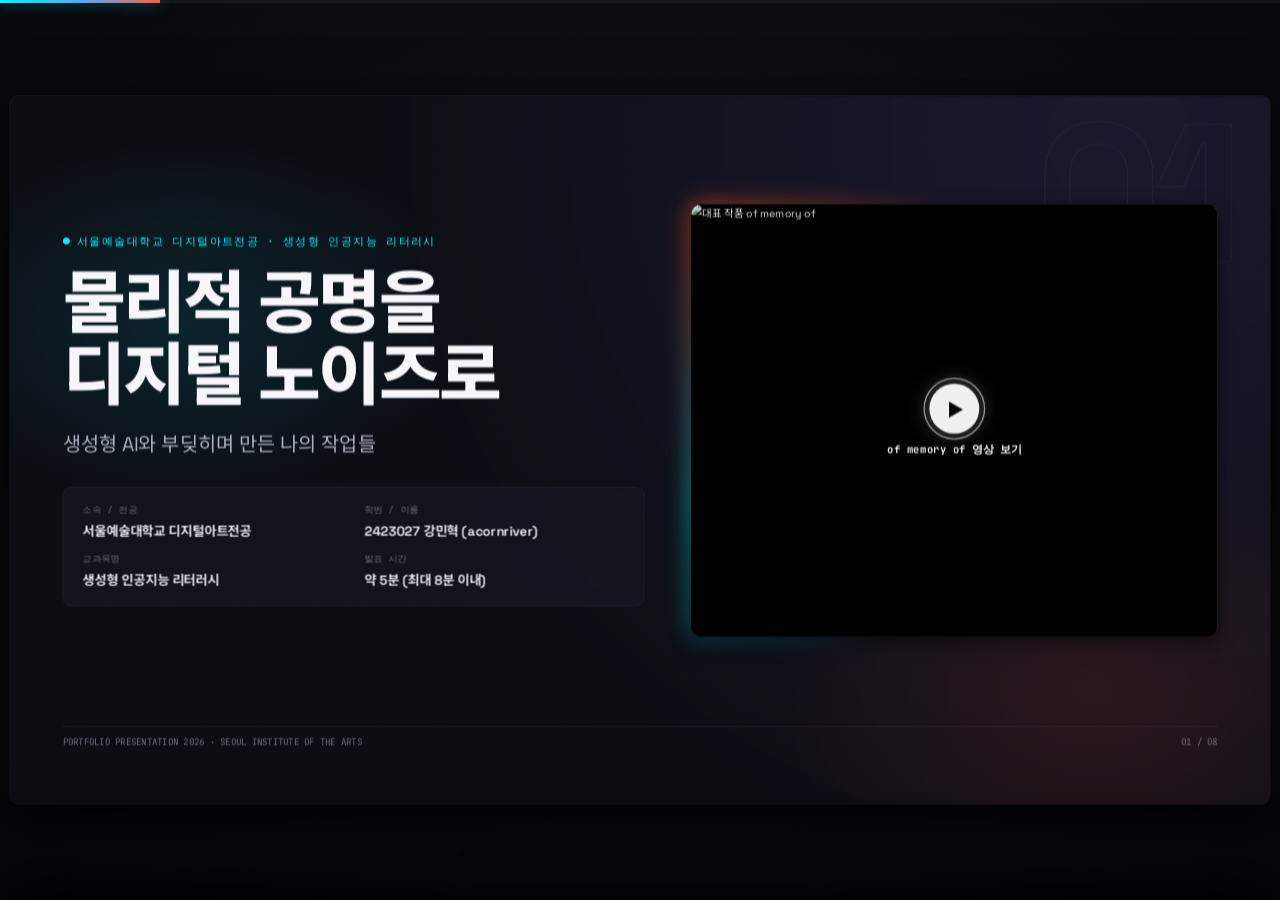
==== index.html @ 9009068c "feat: add web slides code and license" ====
<!DOCTYPE html>
<html lang="ko">
<head>
  <meta charset="UTF-8">
  <meta name="viewport" content="width=device-width, initial-scale=1.0">
  <meta name="description" content="서울예술대학교 디지털아트전공 강민혁(acornriver)의 생성형 AI 리터러시 발표 — 물리적 신호를 디지털 노이즈로 바꾸는 미디어아트 작업과 AI 협업 과정.">
  <title>물리적 공명을 디지털 노이즈로 — 강민혁(acornriver) 미디어아트 발표</title>
  <link rel="stylesheet" href="style.css">
</head>
<body>

<!-- Ambient Digital Noise & Resonance Waveform Canvas -->
<canvas id="resonanceCanvas"></canvas>

<!-- Top progress rail -->
<div class="progress-rail no-print"><div class="progress-fill" id="progressFill"></div></div>

<main class="presentation-viewport">
  <div class="slides-container" id="slidesContainer">

    <!-- ==================== SLIDE 1: 표지 ==================== -->
    <section class="slide active" id="slide-1" data-num="01"
      data-title="표지"
      data-duration="약 30초"
      data-note="안녕하세요, 서울예술대학교 디지털아트전공 2423027 강민혁입니다.
저는 화면 안의 매끈한 픽셀보다, 무용수 팔의 근육 떨림이나 차가운 철판의 진동 같은 현실의 거친 신호를 디지털 노이즈로 바꾸는 작업을 하고 있습니다.

'생성형 AI로 작업했다'고 하면 AI가 그럴듯한 결과물을 뚝딱 만들어줬다고 생각하기 쉬운데, 제 작업실에서 AI는 같이 부딪히고 틀리면서 시스템을 완성해간 파트너에 가까웠습니다. 오늘은 그 과정과 시행착오를 영상과 함께 보여드리겠습니다.

(커버 영상 버튼을 누르면 of memory of 공연 영상이 바로 재생됩니다.)">

      <div class="cover-layout">
        <div class="cover-left">
          <div class="cover-badge">
            <span>●</span> 서울예술대학교 디지털아트전공 · 생성형 인공지능 리터러시
          </div>

          <div class="cover-title-group">
            <h1>물리적 공명을<br>디지털 노이즈로</h1>
            <p class="subtitle">생성형 AI와 부딪히며 만든 나의 작업들</p>
          </div>

          <div class="cover-meta-grid">
            <div class="meta-item">
              <div class="meta-item-label">소속 / 전공</div>
              <div class="meta-item-value">서울예술대학교 디지털아트전공</div>
            </div>
            <div class="meta-item">
              <div class="meta-item-label">학번 / 이름</div>
              <div class="meta-item-value">2423027 강민혁 (acornriver)</div>
            </div>
            <div class="meta-item">
              <div class="meta-item-label">교과목명</div>
              <div class="meta-item-value">생성형 인공지능 리터러시</div>
            </div>
            <div class="meta-item">
              <div class="meta-item-label">발표 시간</div>
              <div class="meta-item-value">약 5분 (최대 8분 이내)</div>
            </div>
          </div>
        </div>

        <div class="cover-right">
          <div class="media-container">
            <img src="assets/ofmemoryof_1.png" alt="대표 작품 of memory of">
            <div class="media-play-overlay" onclick="openCinemaModal('iBMpqVptw4k', 'of memory of (2025) — 손 그림자 공간음향 피드백 노이즈')">
              <div class="play-circle-btn">▶</div>
              <div class="play-label">of memory of 영상 보기</div>
            </div>
          </div>
        </div>
      </div>

      <div class="slide-footer">
        <span>PORTFOLIO PRESENTATION 2026 · SEOUL INSTITUTE OF THE ARTS</span>
        <span>01 / 08</span>
      </div>
    </section>

    <!-- ==================== SLIDE 2: 관점과 제작 방식 ==================== -->
    <section class="slide" id="slide-2" data-num="02"
      data-title="만들고 싶은 감각에서 출발해, 코드로 번역한다"
      data-duration="약 45초"
      data-note="저는 기술이나 AI 툴을 먼저 정해놓고 작업을 끼워 맞추지 않습니다.
'그림자가 멀어질수록 소리가 찢어지면 어떨까?', '도시에 바코드를 붙이고 사람들 반응을 웹으로 받아보면 어떨까?' 같은 감각적인 호기심에서 시작합니다.

구현할 때는 안티그래비티를 메인 파트너로 썼습니다. 대화로 아이디어를 던지고 코드를 받고, 오류가 나면 같이 잡는 방식이에요. 작업 난이도에 따라 에이전트 강도를 조절하면서 토큰도 아꼈습니다.

다만 화면에서 잘 돌던 코드가 실제 장비와 전시 공간에서도 잘 도는지 확인하고 고치는 건 제 몫이었습니다.">

      <div class="slide-top-bar">
        <div class="slide-category-group">
          <span class="category-tag">WORK ETHIC & WORKFLOW</span>
          <span class="slide-category-title">01 · 작업의 출발점과 태도</span>
        </div>
        <span class="slide-number-badge">02 / 08</span>
      </div>

      <div class="slide-headline">
        <h2>감각에서 출발해, 코드로 번역한다</h2>
        <p class="sub-lead">기술 스펙이 아니라, 공간과 신체가 만드는 경험이 먼저입니다</p>
      </div>

      <div class="slide-body">
        <div class="col-half">
          <div class="art-card accent-cyan">
            <div class="card-header-row">
              <h3 class="card-title">작업의 재료 <span class="card-badge cyan">Physical → Digital</span></h3>
            </div>
            <ul class="narrative-list large">
              <li><strong>그림자</strong> 손 그림자의 움직임을 공간음향 노이즈로</li>
              <li><strong>빛</strong> 조명의 깜빡임을 모스부호로 해석</li>
              <li><strong>도시의 캡션</strong> 거리의 바코드와 웹 댓글</li>
              <li><strong>언어</strong> 입력한 문장을 감열지로 출력</li>
              <li><strong>근육</strong> 수축할 때 나는 진동 소리(MMG) 수음</li>
            </ul>
            <div class="signal-pipeline">
              <div class="signal-pipeline-title">공통의 태도</div>
              <div class="signal-pipeline-text">하나의 공식으로 찍어내지 않고, 작품마다 현장이 요구하는 물성에 맞춰 시스템을 새로 짠다.</div>
            </div>
          </div>
        </div>

        <div class="col-half">
          <div class="art-card accent-orange">
            <div class="card-header-row">
              <h3 class="card-title">AI와 일하는 방식 <span class="card-badge orange">Antigravity</span></h3>
            </div>
            <ul class="narrative-list large">
              <li><strong>대화로 코딩</strong> 아이디어를 던지고, 코드를 받고, 오류를 같이 잡는다</li>
              <li><strong>강도 조절</strong> 작업 난이도에 맞춰 에이전트 강도를 바꿔 토큰을 아낀다</li>
              <li><strong>현장 확인</strong> 화면에서 돌던 코드가 실제 장비와 전시장에서도 도는지는 내가 확인하고 고친다</li>
            </ul>
            <div class="signal-pipeline">
              <div class="signal-pipeline-title">제작 파이프라인</div>
              <div class="signal-pipeline-flow">
                <span class="pipe-node">감각적 구상</span>
                <span class="pipe-arrow">→</span>
                <span class="pipe-node highlight">AI와 코드 구현</span>
                <span class="pipe-arrow">→</span>
                <span class="pipe-node">장비 연결</span>
                <span class="pipe-arrow">→</span>
                <span class="pipe-node highlight">현장 확인 · 튜닝</span>
              </div>
            </div>
          </div>
        </div>
      </div>

      <div class="slide-footer">
        <span>01. PERSPECTIVE & WORKFLOW</span>
        <span>02 / 08</span>
      </div>
    </section>

    <!-- ==================== SLIDE 3: 그림자와 빛 ==================== -->
    <section class="slide" id="slide-3" data-num="03"
      data-title="그림자와 빛 — 움직임과 깜빡임"
      data-duration="약 50초"
      data-note="첫 번째는 눈에 보이는 변화를 소리와 기호로 바꾼 두 작업입니다.

왼쪽 'of memory of'는 무용수 손의 그림자를 카메라로 따라가고, 중심에서 멀어질수록 공간음향 노이즈가 거칠어지는 작업입니다. [영상 버튼을 눌러 소리를 같이 들려주세요]

오른쪽 '빛의 언어'는 생성형 AI로 깜빡이는 조명 영상을 만들고, 웹에서 p5.js 사운드 라이브러리로 그 깜빡임을 모스부호처럼 읽어내는 작업입니다. 결과는 텍스트와 사운드로 나옵니다.
[시뮬레이터 탭] 이건 원리를 보여드리려고 만든 체험용입니다. 글자를 넣으면 모스부호로 불이 깜빡이고 소리가 납니다.">

      <div class="slide-top-bar">
        <div class="slide-category-group">
          <span class="category-tag">CASE STUDY 01</span>
          <span class="slide-category-title">02 · 작품 사례 1 : 그림자와 빛</span>
        </div>
        <span class="slide-number-badge">03 / 08</span>
      </div>

      <div class="slide-headline">
        <h2>그림자가 찢는 사운드, 조명이 치는 모스부호</h2>
        <p class="sub-lead">눈에 보이는 왜곡과 깜빡임을 감지해서 소리와 신호로 바꾸는 작업</p>
      </div>

      <div class="slide-body">
        <!-- of memory of -->
        <div class="col-half">
          <div class="art-card accent-cyan">
            <div class="card-header-row">
              <h3 class="card-title">of memory of <span class="card-badge cyan">2025 · 퍼포먼스</span></h3>
              <span class="card-author">acornriver, 김승민, 우성현</span>
            </div>

            <div class="media-container">
              <img src="assets/ofmemoryof_1.png" alt="of memory of 시연">
              <div class="media-play-overlay" onclick="openCinemaModal('iBMpqVptw4k', 'of memory of (2025) — 손 그림자 공간음향 피드백 노이즈')">
                <div class="play-circle-btn">▶</div>
                <div class="play-label">공연 영상 보기 (사운드 포함)</div>
              </div>
            </div>

            <ul class="narrative-list">
              <li><strong>내가 만든 부분</strong> Python 실루엣 트래킹, OSC로 공간음향 위치 데이터 전송</li>
              <li><strong>감각</strong> 손이 중심에서 멀어질수록 화면 왜곡과 피드백 노이즈가 커진다</li>
            </ul>

            <div class="signal-pipeline">
              <div class="signal-pipeline-title">신호 흐름</div>
              <div class="signal-pipeline-flow">
                <span class="pipe-node">손 그림자 왜곡</span>
                <span class="pipe-arrow">→</span>
                <span class="pipe-node highlight">Python 실루엣 감지</span>
                <span class="pipe-arrow">→</span>
                <span class="pipe-node">OSC → 공간음향</span>
              </div>
            </div>
          </div>
        </div>

        <!-- 빛의 언어 -->
        <div class="col-half">
          <div class="art-card accent-orange">
            <div class="card-header-row">
              <h3 class="card-title">빛의 언어 <span class="card-badge orange">2025 · 웹 인터랙티브</span></h3>
              <span class="card-author">acornriver (단독)</span>
            </div>

            <div class="card-tabs">
              <button class="card-tab-btn active" data-target="viewLightVideo">🎬 작품 영상</button>
              <button class="card-tab-btn" data-target="viewLightDemo">⚡ 모스부호 체험</button>
            </div>

            <div class="tab-view-content" id="viewLightVideo" style="display: flex;">
              <div class="media-container">
                <img src="assets/light_1.png" alt="빛의 언어 캡처">
                <div class="media-play-overlay" onclick="openCinemaModal('oltIvDI5zJE', '빛의 언어 (2025) — 조명 깜빡임 모스부호 해석')">
                  <div class="play-circle-btn">▶</div>
                  <div class="play-label">빛의 언어 영상 보기</div>
                </div>
              </div>
              <ul class="narrative-list">
                <li><strong>AI 활용</strong> 생성형 AI로 불규칙하게 깜빡이는 조명 영상 제작</li>
                <li><strong>구현</strong> p5.js 사운드 라이브러리로 깜빡임을 모스부호로 읽어 텍스트·사운드로 출력</li>
              </ul>
            </div>

            <div class="tab-view-content" id="viewLightDemo" style="display: none;">
              <div class="widget-box morse-widget">
                <div class="morse-light-bulb" id="morseLightBulb">💡</div>
                <div class="morse-display" id="morseDisplay">READY TO BLINK</div>
                <div class="input-row">
                  <input type="text" class="morse-input" id="morseInput" value="AI" placeholder="영문 입력 (예: AI, NOISE)">
                  <button class="morse-btn" id="morsePlayBtn">깜빡이기 ▶</button>
                </div>
                <div class="fine-print">체험용 시뮬레이션 · 입력한 글자를 모스부호로 바꿔 불빛과 소리로 재생합니다. 실제 작품의 영상 분석이 아닙니다.</div>
              </div>
            </div>

            <div class="signal-pipeline">
              <div class="signal-pipeline-title">신호 흐름</div>
              <div class="signal-pipeline-flow">
                <span class="pipe-node">깜빡이는 조명 영상</span>
                <span class="pipe-arrow">→</span>
                <span class="pipe-node highlight">p5.js 모스부호 해석</span>
                <span class="pipe-arrow">→</span>
                <span class="pipe-node">텍스트 / 사운드</span>
              </div>
            </div>
          </div>
        </div>
      </div>

      <div class="slide-footer">
        <span>02. CASE STUDY: SHADOW & LIGHT</span>
        <span>03 / 08</span>
      </div>
    </section>

    <!-- ==================== SLIDE 4: 도시의 캡션, 출력되는 말 ==================== -->
    <section class="slide" id="slide-4" data-num="04"
      data-title="도시의 캡션, 출력되는 말"
      data-duration="약 50초"
      data-note="다음은 화면 안에 있던 텍스트를 현실 공간으로 꺼낸 작업들입니다.

'다민프로젝트 01'은 도시에 캡션을 붙이는 전시였고, 저는 캡션 위치를 기록하고 사람들 댓글을 받는 웹 시스템을 만들었습니다. 부착물마다 바코드가 붙어 있어서 현장에서 찍으면 웹으로 연결됩니다.

'감열–소각'은 언어의 화장터 같은 작업입니다. 텍스트와 숨결 같은 소리를 인식해서 감열지 프린터로 출력합니다. [오른쪽 탭에서 실제 인쇄물 사진과 출력 체험을 보여주세요] 사진은 감열지 인쇄 디테일과 전시할 때 프레임에 걸어둔 모습입니다.">

      <div class="slide-top-bar">
        <div class="slide-category-group">
          <span class="category-tag">CASE STUDY 02</span>
          <span class="slide-category-title">03 · 작품 사례 2 : 공간과 언어</span>
        </div>
        <span class="slide-number-badge">04 / 08</span>
      </div>

      <div class="slide-headline">
        <h2>도시의 캡션, 출력되는 말</h2>
        <p class="sub-lead">화면 안에 있던 텍스트를 거리와 종이 위로 꺼내는 작업</p>
      </div>

      <div class="slide-body">
        <!-- 다민프로젝트 01 -->
        <div class="col-half">
          <div class="art-card accent-cyan">
            <div class="card-header-row">
              <h3 class="card-title">다민프로젝트 01 <span class="card-badge cyan">2025 · 웹 & 도시</span></h3>
              <span class="card-author">acornriver, daon</span>
            </div>

            <div class="media-container">
              <img src="assets/damin_thumb.png" alt="다민프로젝트 01 현장 캡션">
            </div>

            <ul class="narrative-list">
              <li><strong>도시 개입</strong> 거리 곳곳의 사물과 장소에 캡션을 붙인다</li>
              <li><strong>웹 시스템</strong> 캡션 위치를 기록하고 댓글을 받는다</li>
              <li><strong>바코드</strong> 부착물마다 붙은 바코드로 웹에 접속한다</li>
            </ul>

            <div class="signal-pipeline">
              <div class="signal-pipeline-title">구조</div>
              <div class="signal-pipeline-flow">
                <span class="pipe-node">거리 사물에 부착</span>
                <span class="pipe-arrow">→</span>
                <span class="pipe-node highlight">바코드 스캔</span>
                <span class="pipe-arrow">→</span>
                <span class="pipe-node">웹 아카이브 · 댓글</span>
              </div>
            </div>
          </div>
        </div>

        <!-- 감열-소각 -->
        <div class="col-half">
          <div class="art-card accent-orange">
            <div class="card-header-row">
              <h3 class="card-title">감열–소각 <span class="card-badge orange">2025 · 피지컬 설치</span></h3>
              <span class="card-author">acornriver (단독)</span>
            </div>

            <div class="card-tabs">
              <button class="card-tab-btn active" data-target="viewThermalVideo">🎬 설치 영상</button>
              <button class="card-tab-btn" data-target="viewThermalPhotos">🖼️ 인쇄물 사진</button>
              <button class="card-tab-btn" data-target="viewThermalDemo">🖨️ 출력 체험</button>
            </div>

            <div class="tab-view-content" id="viewThermalVideo" style="display: flex;">
              <div class="media-container">
                <img src="assets/thermal_1.png" alt="감열-소각 현장">
                <div class="media-play-overlay" onclick="openCinemaModal('C9EAxM-9FCM', '감열 - 소각 (2025) — 언어의 화장터')">
                  <div class="play-circle-btn">▶</div>
                  <div class="play-label">감열–소각 영상 보기</div>
                </div>
              </div>
              <ul class="narrative-list">
                <li><strong>언어의 화장터</strong> 입력한 문장이 화면에서 흩어진 뒤 감열지로 출력된다</li>
                <li><strong>구현</strong> 텍스트·소리(숨결) 인식 + 감열지 프린터 출력</li>
              </ul>
            </div>

            <div class="tab-view-content" id="viewThermalPhotos" style="display: none;">
              <div class="photo-pair">
                <div class="media-container">
                  <img src="assets/thermal_detail_close.jpg" alt="감열지 인쇄 디테일">
                  <div class="media-caption">감열지 인쇄 디테일</div>
                </div>
                <div class="media-container">
                  <img src="assets/thermal_framed_grid.jpg" alt="전시 프레임">
                  <div class="media-caption">전시 프레임</div>
                </div>
              </div>
              <div class="body-text">감열지에 출력된 문장들을 프레임에 걸어 전시한 모습.</div>
            </div>

            <div class="tab-view-content" id="viewThermalDemo" style="display: none;">
              <div class="widget-box">
                <div class="thermal-receipt-slot" id="thermalPaperSlot">
                  <div class="slot-placeholder">문장을 입력하고 출력을 누르면<br>영수증이 나옵니다</div>
                </div>
                <div class="input-row">
                  <input type="text" class="morse-input" id="thermalTextInput" value="어둠 속에서 부유하던 기억을 보냅니다." placeholder="떠나보낼 문장을 입력하세요">
                  <button class="morse-btn" id="thermalPrintBtn">출력</button>
                </div>
                <div class="fine-print">체험용 시뮬레이션 · 실제 작품의 출력 시스템이 아닙니다.</div>
              </div>
            </div>

            <div class="signal-pipeline">
              <div class="signal-pipeline-title">신호 흐름</div>
              <div class="signal-pipeline-flow">
                <span class="pipe-node">문장 · 숨결 입력</span>
                <span class="pipe-arrow">→</span>
                <span class="pipe-node highlight">인식 · 처리</span>
                <span class="pipe-arrow">→</span>
                <span class="pipe-node">감열지 출력</span>
              </div>
            </div>
          </div>
        </div>
      </div>

      <div class="slide-footer">
        <span>03. CASE STUDY: SPACE & PRINTED WORD</span>
        <span>04 / 08</span>
      </div>
    </section>

    <!-- ==================== SLIDE 5: 사일런스 ==================== -->
    <section class="slide" id="slide-5" data-num="05"
      data-title="사일런스 — 몸의 진동을 신호로"
      data-duration="약 60초"
      data-note="제가 기술감독으로 참여한 협업 프로젝트 '사일런스'입니다. 2년간 2천만 원 규모의 지원사업으로 진행됐고, 올해 종로 아트코리아랩에서 공연을 마쳤습니다.

핵심은 피부에 전극을 붙이는 센서(EMG)가 아니라, DJI Mic 2를 무용수 팔에 밀착시켜서 근육이 수축할 때 나는 진동 소리(MMG)를 마이크로 직접 듣는다는 점입니다.

시스템은 두 갈래입니다. 하나는 마이크로 들어온 저주파를 감지해서 OSC 트리거를 보내는 것, 다른 하나는 마이크 입력을 내부망 무선으로 사운드 협업자에게 스트리밍하는 것입니다. 왼쪽 이미지에 있는 값이 현장에서 쓴 실제 필터 설정(Highpass 40Hz, Bandpass 80–800Hz, Noise gate −54dB)입니다.

[오른쪽 근육 수축 버튼] 이건 원리를 보여드리려는 체험용 시뮬레이션이고, 실제 센서 데이터는 아닙니다.
(왼쪽 가편 영상 버튼은 구글 드라이브가 새 탭으로 열립니다.)">

      <div class="slide-top-bar">
        <div class="slide-category-group">
          <span class="category-tag">FLAGSHIP PROJECT</span>
          <span class="slide-category-title">04 · 핵심 협업 프로젝트 : 사일런스</span>
        </div>
        <span class="slide-number-badge">05 / 08</span>
      </div>

      <div class="slide-headline">
        <h2>사일런스 — 마이크로 듣는 근육의 울림</h2>
        <p class="sub-lead">전극 대신 마이크로 수음하는 MMG, 그리고 OSC·무선 오디오 전송 시스템</p>
      </div>

      <div class="slide-body">
        <!-- 현장 아카이브 -->
        <div class="col-35">
          <div class="art-card accent-cyan">
            <div class="card-header-row">
              <h3 class="card-title">현장 아카이브 <span class="card-badge cyan">Art Korea Lab</span></h3>
            </div>

            <div class="media-container contain">
              <img src="assets/silence_akl_setting.png" alt="사일런스 현장 필터 세팅 화면">
              <div class="media-play-overlay" onclick="window.open('https://drive.google.com/drive/folders/1wh9bBoPONRI6IY7k8LCvusBUwqHcsA52', '_blank')">
                <div class="play-circle-btn">▶</div>
                <div class="play-label">공연 가편 영상 (Google Drive ↗)</div>
              </div>
            </div>

            <div class="fine-print">현장 세팅 · Highpass 40Hz / Bandpass 80–800Hz / Noise gate −54dB</div>

            <a class="link-btn" href="https://drive.google.com/drive/folders/1wh9bBoPONRI6IY7k8LCvusBUwqHcsA52" target="_blank" rel="noopener">
              <span>🎬</span> 공연 가편 영상 열기 ↗
            </a>

            <div class="body-text">
              <strong>크레딧</strong><br>
              기술감독 · SW 강민혁 / 총괄 기획 정채민<br>
              사운드 김승민 / 무용 윤채영, 우성현
            </div>
            <div class="fine-print">2년간 2,000만 원 지원사업 · 2026 종로 아트코리아랩 공연 완료</div>
          </div>
        </div>

        <!-- 시스템 구조 & 체험 -->
        <div class="col-65">
          <div class="art-card accent-orange">
            <div class="card-header-row">
              <h3 class="card-title">두 갈래 전송 시스템 <span class="card-badge orange">MMG · OSC</span></h3>
              <div class="osc-packet-badge" id="oscPacketDisplay">[OSC] standby</div>
            </div>

            <div class="widget-box mmg-widget">
              <div class="oscilloscope-screen">
                <canvas class="osc-canvas" id="mmgOscCanvas"></canvas>
              </div>
              <div class="mmg-controls">
                <button class="flex-muscle-btn" id="flexMuscleBtn"><span>💪</span> 근육 수축 체험</button>
                <div class="mmg-spec">체험용 시뮬레이션 · 실제 센서 데이터 아님</div>
              </div>
            </div>

            <div class="split-row">
              <div class="signal-pipeline">
                <div class="signal-pipeline-title">흐름 1 · 제어 신호</div>
                <div class="signal-pipeline-flow">
                  <span class="pipe-node">DJI Mic 2 밀착 수음</span>
                  <span class="pipe-arrow">→</span>
                  <span class="pipe-node highlight">저주파 감지(DSP)</span>
                  <span class="pipe-arrow">→</span>
                  <span class="pipe-node">OSC 트리거</span>
                </div>
              </div>
              <div class="signal-pipeline">
                <div class="signal-pipeline-title">흐름 2 · 오디오 스트리밍</div>
                <div class="signal-pipeline-flow">
                  <span class="pipe-node">마이크 입력</span>
                  <span class="pipe-arrow">→</span>
                  <span class="pipe-node highlight">내부망 무선 스트리밍</span>
                  <span class="pipe-arrow">→</span>
                  <span class="pipe-node">사운드 협업자</span>
                </div>
              </div>
            </div>

            <div class="fine-print" style="margin-top: 14px;">
              전기 신호(EMG)가 아니라 근육이 내는 진동 소리(MMG, Mechanomyogram)를 수음 · github.com/acornriver/mechanomyogram
            </div>
          </div>
        </div>
      </div>

      <div class="slide-footer">
        <span>04. FLAGSHIP COLLABORATION: SILENCE</span>
        <span>05 / 08</span>
      </div>
    </section>

    <!-- ==================== SLIDE 6: AI 협업과 시행착오 ==================== -->
    <section class="slide" id="slide-6" data-num="06"
      data-title="AI가 열어준 길, AI가 못 본 전압"
      data-duration="약 55초"
      data-note="AI와 작업하면서 가장 대비됐던 두 장면입니다.

'사일런스'에서는 웹으로 소리를 보내는 시스템의 핵심 엔진 구조를 AI가 바꿔보자고 제안했어요. 제가 몰랐던 방식이었는데 적용해보니 현장에서 안정성과 음질이 눈에 띄게 좋아졌습니다.

반대로 '철의 언어 v2'에서는 AI가 추천한 앰프와 트랜스듀서 조합을 연결했더니 트랜스듀서가 계속 타버렸습니다. 저는 전압이 안 맞는 문제라고 판단했고, 출력이 낮은 앰프로 바꾸고 나서야 안정적으로 돌아갔습니다. [오른쪽 영상 보기]

AI는 코드와 구조를 제안해주는 데는 정말 큰 도움이 됐지만, 현장의 전압과 장비 상태까지 책임져주진 않았습니다. 그래서 생성된 코드나 추천을 쓰는 것만큼, 직접 실행하고 확인하는 과정이 중요했습니다.
(아래 계기판은 체험용 시뮬레이션입니다.)">

      <div class="slide-top-bar">
        <div class="slide-category-group">
          <span class="category-tag">TRIAL & ERROR</span>
          <span class="slide-category-title">05 · AI 협업의 민낯과 현장 확인</span>
        </div>
        <span class="slide-number-badge">06 / 08</span>
      </div>

      <div class="slide-headline">
        <h2>AI가 열어준 길, AI가 못 본 전압</h2>
        <p class="sub-lead">같은 AI가 한 번은 신의 한 수였고, 한 번은 트랜스듀서를 태웠다</p>
      </div>

      <div class="slide-body">
        <!-- 사일런스 -->
        <div class="col-half">
          <div class="art-card accent-cyan">
            <div class="card-header-row">
              <h3 class="card-title">사일런스 <span class="card-badge cyan">신의 한 수</span></h3>
            </div>

            <div class="pull-quote">AI는 내가 몰랐던 구조를 제안했다.</div>

            <ul class="narrative-list large">
              <li>웹으로 소리를 보내는 시스템의 <strong>핵심 엔진 구조</strong>를 바꿔보자고 제안했다</li>
              <li>내 지식 밖에 있던 방식이었지만 적용해 봤다</li>
              <li>현장에서 <strong>안정성과 음질</strong>이 눈에 띄게 좋아졌다</li>
            </ul>

            <div class="signal-pipeline">
              <div class="signal-pipeline-title">배운 것</div>
              <div class="signal-pipeline-text">AI는 오타를 고쳐주는 도구를 넘어, 내가 몰랐던 선택지를 보여주는 쪽에서 가장 쓸모 있었다.</div>
            </div>
          </div>
        </div>

        <!-- 철의 언어 v2 -->
        <div class="col-half">
          <div class="art-card accent-orange">
            <div class="card-header-row">
              <h3 class="card-title">철의 언어 v2 <span class="card-badge orange">시행착오</span></h3>
            </div>

            <div class="pull-quote orange">AI는 현장의 전압까지 책임지지 않았다.</div>

            <ul class="narrative-list">
              <li>AI가 추천한 <strong>앰프·트랜스듀서 조합</strong>을 연결했다</li>
              <li>트랜스듀서가 <strong>계속 손상</strong>됐다</li>
              <li>전압이 맞지 않는다고 판단해 <strong>출력이 낮은 앰프</strong>로 교체했다</li>
            </ul>

            <div class="split-row">
              <div class="burnout-console">
                <div class="telemetry-row">
                  <span>코일 부하: <strong id="ampHeatStatus" style="color: var(--accent-cyan);">정상 범위</strong></span>
                  <div class="heat-meter-bar"><div class="heat-meter-fill" id="ampHeatMeter"></div></div>
                </div>
                <div class="console-btn-row">
                  <button class="card-tab-btn danger-btn" id="test100wBtn">⚠️ 추천 조합으로 구동</button>
                  <button class="card-tab-btn ok-btn" id="testLowWattBtn">✓ 낮은 출력 앰프로 교체</button>
                </div>
                <div class="console-log" id="ampLogConsole">체험용 시뮬레이션 · 실제 측정값이 아닙니다.</div>
              </div>

              <div>
                <div class="media-container thumb">
                  <img src="assets/iron_v2_thumb.jpg" alt="철의 언어 v2">
                  <div class="media-play-overlay" onclick="openCinemaModal('_ANQhRynQf4', '철의 언어 v2 (2026) — 철판 공명 피드백 퍼포먼스', 24)">
                    <div class="play-circle-btn sm">▶</div>
                  </div>
                </div>
                <div class="fine-print" style="text-align: center;">철의 언어 v2 영상</div>
              </div>
            </div>
          </div>
        </div>
      </div>

      <div class="closing-quote">생성된 코드와 추천을 활용하는 것만큼, 실행하고 확인하는 과정이 중요했다.</div>

      <div class="slide-footer">
        <span>05. AI COLLABORATION & PHYSICAL REALITY</span>
        <span>06 / 08</span>
      </div>
    </section>

    <!-- ==================== SLIDE 7: 작품과 구현을 함께 공개하기 ==================== -->
    <section class="slide" id="slide-7" data-num="07"
      data-title="작품과 구현을 함께 공개하기"
      data-duration="약 45초"
      data-note="저는 완성된 작업만이 아니라 구현한 소스 코드도 GitHub에 공개해두고 있습니다.
오늘 소개하지 못한 작업들은 개인 웹 아카이브 acornriver.work에서 볼 수 있고, 웹사이트 자체의 코드도 공개되어 있습니다. 화면의 QR로 바로 들어갈 수 있습니다.

AI는 제가 혼자였다면 엄두 내지 못했을 실험의 문을 열어줬습니다. 하지만 그 안에서 무엇을 고르고, 현실에서 어떻게 작동시킬지는 작업실에서 직접 부딪히며 정했습니다. 들어주셔서 감사합니다.">

      <div class="slide-top-bar">
        <div class="slide-category-group">
          <span class="category-tag">OPEN ACCESS & ARCHIVE</span>
          <span class="slide-category-title">06 · 공유와 아카이빙</span>
        </div>
        <span class="slide-number-badge">07 / 08</span>
      </div>

      <div class="slide-headline">
        <h2>작품과 구현을 함께 공개하기</h2>
        <p class="sub-lead">웹 아카이브 acornriver.work 와 GitHub 저장소로 과정까지 기록합니다</p>
      </div>

      <div class="slide-body">
        <!-- Web Archive -->
        <div class="col-half">
          <div class="art-card accent-cyan">
            <div class="card-header-row">
              <h3 class="card-title">개인 웹 아카이브 <span class="card-badge cyan">acornriver.work</span></h3>
            </div>

            <div class="media-container">
              <img src="assets/webarchive_capture.png" alt="acornriver 웹 아카이브 화면">
              <div class="media-play-overlay" onclick="window.open('https://acornriver.work/', '_blank')">
                <div class="play-circle-btn">🔗</div>
                <div class="play-label">acornriver.work 열기 ↗</div>
              </div>
            </div>

            <div class="body-text">오늘 다루지 못한 설치·사운드 작업 기록은 웹 아카이브에서, 구현 코드는 GitHub에서 볼 수 있습니다.</div>
          </div>
        </div>

        <!-- QR & Repos -->
        <div class="col-half">
          <div class="art-card accent-orange">
            <div class="card-header-row">
              <h3 class="card-title">바로 들어가기 <span class="card-badge orange">Public Access</span></h3>
            </div>

            <div class="qr-row">
              <img src="assets/qr_acornriver_work.png" alt="QR acornriver.work">
              <div>
                <h4>전체 작업 아카이브</h4>
                <p>사운드아트 · 미디어아트 설치 작업 모음</p>
                <a href="https://acornriver.work/" target="_blank" rel="noopener">https://acornriver.work/</a>
              </div>
            </div>

            <div class="qr-row">
              <img src="assets/qr_webarchive_github.png" alt="QR WebArchive GitHub">
              <div>
                <h4>웹 아카이브 소스 코드</h4>
                <p>아카이브 사이트 자체의 저장소</p>
                <a href="https://github.com/acornriver/WebArchive" target="_blank" rel="noopener">github.com/acornriver/WebArchive</a>
              </div>
            </div>

            <div class="signal-pipeline">
              <div class="signal-pipeline-title">작품별 공개 저장소 (GitHub)</div>
              <div class="repo-list">
                사일런스 · <a href="https://github.com/acornriver/mechanomyogram" target="_blank" rel="noopener">github.com/acornriver/mechanomyogram</a><br>
                of memory of · <a href="https://github.com/acornriver/ofmemoryof" target="_blank" rel="noopener">github.com/acornriver/ofmemoryof</a><br>
                감열–소각 · <a href="https://github.com/acornriver/thermal-poetry" target="_blank" rel="noopener">github.com/acornriver/thermal-poetry</a><br>
                다민프로젝트 01 · <a href="https://github.com/acornriver/DaonminUrbanGalleryProject" target="_blank" rel="noopener">github.com/acornriver/DaonminUrbanGalleryProject</a>
              </div>
            </div>
          </div>
        </div>
      </div>

      <div class="slide-footer">
        <span>06. OPEN SOURCE & WEB ARCHIVE</span>
        <span>07 / 08</span>
      </div>
    </section>

    <!-- ==================== SLIDE 8: 비디오 아카이브 ==================== -->
    <section class="slide" id="slide-8" data-num="08"
      data-title="작업 아카이브 & 비디오 쇼케이스"
      data-duration="질의응답 및 영상 시연용"
      data-note="(질의응답과 영상 시연용 슬라이드입니다.)
궁금한 작품 카드를 누르면 시네마 모드로 영상이 바로 재생됩니다.
질문이 나오면 해당 작품 영상을 틀어서 현장 사운드를 같이 들으며 설명해주세요.">

      <div class="slide-top-bar">
        <div class="slide-category-group">
          <span class="category-tag">VIDEO SHOWCASE & Q&A</span>
          <span class="slide-category-title">아카이브 · 질의응답 및 영상 시연</span>
        </div>
        <span class="slide-number-badge">08 / 08</span>
      </div>

      <div class="slide-headline">
        <h2>작업 아카이브</h2>
        <p class="sub-lead">카드를 누르면 영상이 시네마 모드로 재생됩니다</p>
      </div>

      <div class="slide-body">
        <div class="archive-video-grid">

          <div class="archive-video-card" onclick="openCinemaModal('_ANQhRynQf4', '17 철의 언어 v2 (2026) — 피드백 공명 사운드 퍼포먼스', 24)">
            <div class="archive-thumb-wrap">
              <img src="assets/iron_v2_thumb.jpg" alt="철의 언어 v2">
              <div class="archive-play-badge">▶ 2026 · 사운드 퍼포먼스</div>
            </div>
            <div class="archive-info">
              <div class="archive-title">17 철의 언어 v2</div>
              <div class="archive-meta"><span>트랜스듀서 · 철판 공명 피드백</span><span class="go">영상 보기 ↗</span></div>
            </div>
          </div>

          <div class="archive-video-card" onclick="openCinemaModal('iBMpqVptw4k', '11 of memory of (2025) — 손 그림자 공간음향 피드백 노이즈')">
            <div class="archive-thumb-wrap">
              <img src="assets/ofmemoryof_yt_thumb.jpg" alt="of memory of">
              <div class="archive-play-badge">▶ 2025 · 퍼포먼스</div>
            </div>
            <div class="archive-info">
              <div class="archive-title">11 of memory of</div>
              <div class="archive-meta"><span>손 그림자 추적 · 공간음향 노이즈</span><span class="go">영상 보기 ↗</span></div>
            </div>
          </div>

          <div class="archive-video-card" onclick="openCinemaModal('oltIvDI5zJE', '14 빛의 언어 (2025) — 조명 깜빡임 모스부호 해석')">
            <div class="archive-thumb-wrap">
              <img src="assets/light_yt_thumb.jpg" alt="빛의 언어">
              <div class="archive-play-badge">▶ 2025 · 웹 인터랙티브</div>
            </div>
            <div class="archive-info">
              <div class="archive-title">14 빛의 언어</div>
              <div class="archive-meta"><span>AI 점멸 조명 · p5.js 모스부호</span><span class="go">영상 보기 ↗</span></div>
            </div>
          </div>

          <div class="archive-video-card" onclick="openCinemaModal('C9EAxM-9FCM', '16 감열 - 소각 (2025) — 언어의 화장터')">
            <div class="archive-thumb-wrap">
              <img src="assets/thermal_yt_thumb.jpg" alt="감열-소각">
              <div class="archive-play-badge">▶ 2025 · 피지컬 설치</div>
            </div>
            <div class="archive-info">
              <div class="archive-title">16 감열 - 소각</div>
              <div class="archive-meta"><span>입력한 문장 · 감열지 출력</span><span class="go">영상 보기 ↗</span></div>
            </div>
          </div>

          <div class="archive-video-card" onclick="openCinemaModal('6_KeSJpxjUg', '10 연산적 시 (2025) — 백남준아트센터 전시')">
            <div class="archive-thumb-wrap">
              <img src="assets/computational_poetry_thumb.jpg" alt="10 연산적 시">
              <div class="archive-play-badge">▶ 2025 · 백남준아트센터</div>
            </div>
            <div class="archive-info">
              <div class="archive-title">10 연산적 시</div>
              <div class="archive-meta"><span>백남준아트센터 전시 참여작</span><span class="go">영상 보기 ↗</span></div>
            </div>
          </div>

          <div class="archive-video-card" onclick="openCinemaModal('vMkRL9LRjck', '01 자아분열 (2023) — 생성형 AI 배경 & 마이크 디스토션')">
            <div class="archive-thumb-wrap">
              <img src="assets/self_split_thumb.jpg" alt="01 자아분열">
              <div class="archive-play-badge">▶ 2023 · 인터랙티브 설치</div>
            </div>
            <div class="archive-info">
              <div class="archive-title">01 자아분열</div>
              <div class="archive-meta"><span>AI 배경 · 마이크 디스토션</span><span class="go">영상 보기 ↗</span></div>
            </div>
          </div>

        </div>
      </div>

      <div class="slide-footer">
        <span>07. ARCHIVE CONSOLE & Q&A</span>
        <span>08 / 08</span>
      </div>
    </section>

  </div>
</main>

<!-- ==================== VIDEO CINEMA MODAL ==================== -->
<div class="cinema-modal" id="cinemaModal" aria-label="작품 영상 플레이어">
  <div class="cinema-modal-header">
    <div class="cinema-modal-title" id="cinemaModalTitle">작품 영상 감상</div>
    <button class="cinema-close-btn" id="cinemaCloseBtn" title="닫기 (Esc)">&times;</button>
  </div>
  <div class="cinema-video-frame">
    <iframe id="cinemaIframe" src="" allow="autoplay; encrypted-media; gyroscope; picture-in-picture" allowfullscreen></iframe>
  </div>
</div>

<!-- ==================== HUD CONTROLS ==================== -->
<nav class="presentation-controls no-print" aria-label="발표 네비게이션 컨트롤">
  <button class="ctrl-btn" id="prevBtn" title="이전 슬라이드 (←, PageUp)">← 이전</button>

  <div class="slide-dots" id="slideDots"></div>

  <button class="ctrl-btn" id="nextBtn" title="다음 슬라이드 (→, Space, PageDown)">다음 →</button>

  <div class="ctrl-sep"></div>

  <button class="ctrl-btn" id="notesToggleBtn" title="발표자 노트 (N)">
    💬 노트 <span class="ctrl-hint">(N)</span>
  </button>

  <button class="ctrl-btn" id="fullscreenBtn" title="전체화면 (F)">
    ⛶ 전체화면 <span class="ctrl-hint">(F)</span>
  </button>

  <div class="timer-display" id="timerDisplay" title="클릭하여 타이머 시작/일시정지">
    <span>⏱️</span>
    <span id="timerTime">00:00</span>
    <span class="timer-target">/ 05:00</span>
  </div>
</nav>

<!-- ==================== SPEAKER NOTES DRAWER ==================== -->
<aside class="notes-drawer no-print" id="notesDrawer" aria-label="발표자 노트">
  <div class="notes-header">
    <div class="notes-title">
      <span>SPEAKER NOTES</span>
      <span class="notes-duration-badge" id="notesDuration">약 30초</span>
      <span class="notes-slide-title" id="notesSlideTitle">1장 · 표지</span>
    </div>
    <button class="notes-close-btn" id="notesCloseBtn" title="닫기">&times;</button>
  </div>
  <div class="notes-content" id="notesContent">내용을 불러오는 중...</div>
</aside>

<script src="script.js"></script>
</body>
</html>
---- style.css ----
@import url('https://fonts.googleapis.com/css2?family=Space+Grotesk:wght@400;500;600;700&family=JetBrains+Mono:wght@400;500;600&family=Noto+Sans+KR:wght@300;400;500;600;700;800&display=swap');

@property --ang {
  syntax: '<angle>';
  initial-value: 0deg;
  inherits: false;
}

:root {
  --bg-darkest: #06060a;
  --bg-primary: #0c0c12;
  --bg-card: rgba(22, 22, 32, 0.7);

  --border-subtle: rgba(255, 255, 255, 0.08);
  --border-medium: rgba(255, 255, 255, 0.18);

  --text-main: #f6f6fb;
  --text-muted: #adadc0;
  --text-dim: #707084;

  --accent-cyan: #00f2fe;
  --accent-blue: #4facfe;
  --accent-orange: #ff5e3a;
  --accent-green: #10b981;

  --slide-width: 1920px;
  --slide-height: 1080px;
  --ease-out: cubic-bezier(0.16, 1, 0.3, 1);
}

* {
  box-sizing: border-box;
  margin: 0;
  padding: 0;
  -webkit-font-smoothing: antialiased;
  -moz-osx-font-smoothing: grayscale;
}

html, body {
  width: 100%;
  height: 100%;
  background-color: var(--bg-darkest);
  color: var(--text-main);
  font-family: 'Space Grotesk', 'Noto Sans KR', -apple-system, sans-serif;
  overflow: hidden;
  user-select: none;
}

body.hud-idle { cursor: none; }

/* Film grain: gives the dark UI an analog / noise texture */
body::after {
  content: '';
  position: fixed;
  inset: 0;
  pointer-events: none;
  z-index: 50;
  opacity: 0.08;
  mix-blend-mode: overlay;
  background-image: url("data:image/svg+xml;utf8,<svg xmlns='http://www.w3.org/2000/svg' width='180' height='180'><filter id='n'><feTurbulence type='fractalNoise' baseFrequency='.9' numOctaves='2' stitchTiles='stitch'/></filter><rect width='100%' height='100%' filter='url(%23n)'/></svg>");
}

#resonanceCanvas {
  position: fixed;
  inset: 0;
  width: 100vw;
  height: 100vh;
  pointer-events: none;
  z-index: 1;
  opacity: 0.4;
}

/* Top progress rail */
.progress-rail {
  position: fixed;
  top: 0;
  left: 0;
  right: 0;
  height: 3px;
  z-index: 120;
  background: rgba(255, 255, 255, 0.05);
}

.progress-fill {
  height: 100%;
  width: 12.5%;
  background: linear-gradient(90deg, var(--accent-cyan), var(--accent-blue), var(--accent-orange));
  box-shadow: 0 0 14px rgba(0, 242, 254, 0.6);
  transition: width 0.6s var(--ease-out);
}

/* ==================== STAGE ==================== */
.presentation-viewport {
  width: 100vw;
  height: 100vh;
  display: flex;
  align-items: center;
  justify-content: center;
  position: relative;
  z-index: 2;
  background: radial-gradient(ellipse at 50% 40%, rgba(26, 26, 38, 0.5) 0%, rgba(6, 6, 10, 0.96) 100%);
}

.slides-container {
  width: var(--slide-width);
  height: var(--slide-height);
  position: relative;
  transform-origin: center center;
  box-shadow: 0 30px 100px rgba(0, 0, 0, 0.9), 0 0 0 1px rgba(255, 255, 255, 0.08);
  background: var(--bg-primary);
  border-radius: 14px;
  overflow: hidden;
  flex: none;
}

.slide {
  width: 100%;
  height: 100%;
  position: absolute;
  inset: 0;
  padding: 46px 80px 86px;
  display: none;
  flex-direction: column;
  background: radial-gradient(circle at 88% 6%, rgba(36, 36, 64, 0.55) 0%, rgba(12, 12, 18, 0.97) 62%);
}

.slide.active {
  display: flex;
  z-index: 2;
  animation: slideIn 0.55s var(--ease-out) both;
}

/* Giant outlined slide number (editorial detail) */
.slide::after {
  content: attr(data-num);
  position: absolute;
  right: 52px;
  top: 0;
  font: 700 300px/1 'Space Grotesk', sans-serif;
  letter-spacing: -12px;
  color: transparent;
  -webkit-text-stroke: 1.5px rgba(255, 255, 255, 0.05);
  z-index: -1;
  pointer-events: none;
}

/* ==================== HEADER ==================== */
.slide-top-bar {
  display: flex;
  justify-content: space-between;
  align-items: center;
  border-bottom: 1px solid var(--border-subtle);
  padding-bottom: 16px;
  margin-bottom: 22px;
}

.slide-category-group {
  display: flex;
  align-items: center;
  gap: 16px;
}

.category-tag {
  font-family: 'JetBrains Mono', monospace;
  font-size: 15px;
  text-transform: uppercase;
  letter-spacing: 2px;
  color: var(--accent-cyan);
  background: rgba(0, 242, 254, 0.08);
  border: 1px solid rgba(0, 242, 254, 0.28);
  padding: 6px 14px;
  border-radius: 20px;
  display: inline-flex;
  align-items: center;
  gap: 8px;
}

.category-tag::before {
  content: '';
  width: 7px;
  height: 7px;
  background: var(--accent-cyan);
  border-radius: 50%;
  box-shadow: 0 0 10px var(--accent-cyan);
  animation: pulse-dot 2s infinite ease-in-out;
}

.slide-category-title {
  font-size: 17px;
  color: var(--text-muted);
  font-weight: 500;
}

.slide-number-badge {
  font-family: 'JetBrains Mono', monospace;
  font-size: 16px;
  color: var(--text-muted);
  background: rgba(255, 255, 255, 0.04);
  padding: 6px 16px;
  border-radius: 20px;
  border: 1px solid var(--border-subtle);
}

.slide-headline { margin-bottom: 24px; }

.slide-headline h2 {
  font-size: 46px;
  font-weight: 700;
  letter-spacing: -1px;
  line-height: 1.25;
  display: flex;
  align-items: center;
  gap: 18px;
}

.slide-headline h2::before {
  content: '';
  flex: none;
  width: 8px;
  height: 44px;
  border-radius: 4px;
  background: linear-gradient(180deg, var(--accent-cyan), var(--accent-blue));
  box-shadow: 0 0 18px rgba(0, 242, 254, 0.5);
}

.slide-headline .sub-lead {
  font-size: 22px;
  color: var(--text-muted);
  margin: 8px 0 0 26px;
  line-height: 1.45;
}

/* ==================== LAYOUT ==================== */
.slide-body {
  flex: 1;
  display: flex;
  gap: 32px;
  min-height: 0;
}

.col-half, .col-35, .col-65 {
  display: flex;
  flex-direction: column;
  min-width: 0;
  min-height: 0;
}
.col-half { flex: 1; }
.col-35 { flex: 0 0 35%; }
.col-65 { flex: 1; }

.slide-footer {
  display: flex;
  justify-content: space-between;
  align-items: center;
  border-top: 1px solid var(--border-subtle);
  padding-top: 14px;
  margin-top: 18px;
  font-size: 14px;
  color: var(--text-dim);
  font-family: 'JetBrains Mono', monospace;
}

/* ==================== CARDS ==================== */
.art-card {
  flex: 1 1 0;
  min-height: 0;
  background: linear-gradient(160deg, rgba(30, 30, 46, 0.8), rgba(16, 16, 24, 0.75));
  backdrop-filter: blur(14px);
  border: 1px solid var(--border-subtle);
  border-radius: 16px;
  padding: 26px 30px;
  display: flex;
  flex-direction: column;
  position: relative;
  overflow: hidden;
  transition: border-color 0.3s ease, box-shadow 0.3s ease;
}

.art-card::before {
  content: '';
  position: absolute;
  inset: 0 0 auto 0;
  height: 1px;
  background: linear-gradient(90deg, transparent, rgba(0, 242, 254, 0.6), transparent);
}

.art-card.accent-cyan::before,
.art-card.accent-orange::before {
  height: 3px;
}
.art-card.accent-cyan::before { background: linear-gradient(90deg, var(--accent-cyan), transparent 85%); }
.art-card.accent-orange::before { background: linear-gradient(90deg, var(--accent-orange), transparent 85%); }

.art-card:hover {
  border-color: var(--border-medium);
  box-shadow: 0 18px 44px rgba(0, 0, 0, 0.45);
}

.card-header-row {
  display: flex;
  justify-content: space-between;
  align-items: center;
  gap: 14px;
  margin-bottom: 16px;
  flex: none;
}

.card-title {
  font-size: 30px;
  font-weight: 700;
  display: flex;
  align-items: center;
  gap: 14px;
  letter-spacing: -0.5px;
}

.card-author { font-size: 15px; color: var(--text-dim); white-space: nowrap; }

.card-badge {
  font-family: 'JetBrains Mono', monospace;
  font-size: 13px;
  font-weight: 500;
  text-transform: uppercase;
  padding: 4px 10px;
  border-radius: 6px;
  background: rgba(255, 255, 255, 0.08);
  color: var(--text-muted);
  border: 1px solid rgba(255, 255, 255, 0.1);
  white-space: nowrap;
}
.card-badge.cyan { background: rgba(0, 242, 254, 0.1); color: var(--accent-cyan); border-color: rgba(0, 242, 254, 0.28); }
.card-badge.orange { background: rgba(255, 94, 58, 0.12); color: var(--accent-orange); border-color: rgba(255, 94, 58, 0.32); }

/* ==================== MEDIA ==================== */
.media-container {
  position: relative;
  width: 100%;
  flex: 1 1 0;
  min-height: 170px;
  margin-bottom: 18px;
  border-radius: 10px;
  overflow: hidden;
  background: #000;
  border: 1px solid var(--border-subtle);
  box-shadow: 0 10px 28px rgba(0, 0, 0, 0.5);
}

.media-container img {
  position: absolute;
  inset: 0;
  width: 100%;
  height: 100%;
  object-fit: cover;
  object-position: center 30%;
  transition: transform 0.6s ease;
}
.media-container:hover img { transform: scale(1.04); }
.media-container.contain img { object-fit: contain; background: #0a0a10; }

.media-container.thumb { flex: none; width: 250px; height: 150px; min-height: 0; margin-bottom: 8px; }
.media-container.fill-card { margin-bottom: 0; }

.media-caption {
  position: absolute;
  left: 0;
  right: 0;
  bottom: 0;
  padding: 7px 12px;
  background: rgba(0, 0, 0, 0.72);
  font-size: 13px;
  color: #fff;
  font-family: 'JetBrains Mono', monospace;
}

.media-play-overlay {
  position: absolute;
  inset: 0;
  background: linear-gradient(180deg, rgba(0, 0, 0, 0.1) 30%, rgba(0, 0, 0, 0.62));
  display: flex;
  flex-direction: column;
  align-items: center;
  justify-content: center;
  gap: 14px;
  cursor: pointer;
  transition: background 0.25s ease;
}
.media-container:hover .media-play-overlay { background: linear-gradient(180deg, rgba(0, 0, 0, 0), rgba(0, 0, 0, 0.5)); }

.play-circle-btn {
  position: relative;
  width: 76px;
  height: 76px;
  border-radius: 50%;
  background: rgba(255, 255, 255, 0.94);
  display: flex;
  align-items: center;
  justify-content: center;
  color: #07070a;
  font-size: 26px;
  padding-left: 4px;
  box-shadow: 0 0 30px rgba(255, 255, 255, 0.35);
  transition: transform 0.25s cubic-bezier(0.175, 0.885, 0.32, 1.275), box-shadow 0.25s;
}
.play-circle-btn::after {
  content: '';
  position: absolute;
  inset: -9px;
  border-radius: 50%;
  border: 2px solid rgba(255, 255, 255, 0.55);
  animation: ring 2.4s ease-out infinite;
}
.media-play-overlay:hover .play-circle-btn { transform: scale(1.1); box-shadow: 0 0 44px rgba(0, 242, 254, 0.8); }
.play-circle-btn.sm { width: 52px; height: 52px; font-size: 19px; }

.play-label {
  font-family: 'JetBrains Mono', monospace;
  font-size: 16px;
  font-weight: 600;
  color: #fff;
  text-shadow: 0 2px 10px rgba(0, 0, 0, 0.9);
  text-align: center;
  padding: 0 14px;
}

/* ==================== TEXT BLOCKS ==================== */
.narrative-list {
  list-style: none;
  display: flex;
  flex-direction: column;
  gap: 14px;
  margin: 2px 0 18px;
  flex: none;
}

.narrative-list li {
  font-size: 21px;
  line-height: 1.5;
  color: var(--text-muted);
  position: relative;
  padding-left: 26px;
}
.narrative-list li::before {
  content: '▸';
  position: absolute;
  left: 0;
  color: var(--accent-cyan);
  font-weight: bold;
}
.narrative-list strong { color: var(--text-main); font-weight: 600; }
.narrative-list.large { gap: 20px; }
.narrative-list.large li { font-size: 24px; line-height: 1.55; }

.pull-quote {
  flex: none;
  font-size: 32px;
  font-weight: 700;
  line-height: 1.3;
  letter-spacing: -0.6px;
  padding: 4px 0 4px 20px;
  margin-bottom: 20px;
  border-left: 4px solid var(--accent-cyan);
  background: linear-gradient(90deg, rgba(0, 242, 254, 0.08), transparent 70%);
}
.pull-quote.orange { border-left-color: var(--accent-orange); background: linear-gradient(90deg, rgba(255, 94, 58, 0.1), transparent 70%); }

.signal-pipeline {
  flex: none;
  background: rgba(0, 0, 0, 0.4);
  border: 1px solid var(--border-subtle);
  border-radius: 10px;
  padding: 16px 20px;
  margin-top: auto;
}
.signal-pipeline-title {
  font-family: 'JetBrains Mono', monospace;
  font-size: 13px;
  text-transform: uppercase;
  letter-spacing: 1.5px;
  color: var(--text-dim);
  margin-bottom: 10px;
}
.signal-pipeline-flow { display: flex; align-items: center; flex-wrap: wrap; gap: 10px; }
.signal-pipeline-text { font-size: 18px; color: var(--text-muted); line-height: 1.55; }

.pipe-node {
  font-family: 'JetBrains Mono', monospace;
  font-size: 16px;
  padding: 7px 13px;
  background: rgba(255, 255, 255, 0.05);
  border: 1px solid rgba(255, 255, 255, 0.12);
  border-radius: 6px;
  color: var(--text-main);
}
.pipe-node.highlight {
  background: rgba(0, 242, 254, 0.1);
  border-color: rgba(0, 242, 254, 0.4);
  color: var(--accent-cyan);
  font-weight: 600;
  box-shadow: 0 0 16px rgba(0, 242, 254, 0.12);
}
.pipe-arrow { color: var(--text-dim); font-size: 16px; }

.body-text { font-size: 19px; color: var(--text-muted); line-height: 1.6; flex: none; }
.fine-print { font-size: 14px; color: var(--text-dim); line-height: 1.6; flex: none; }

/* ==================== TABS ==================== */
.card-tabs {
  display: flex;
  gap: 6px;
  background: rgba(0, 0, 0, 0.35);
  padding: 5px;
  border-radius: 10px;
  margin-bottom: 16px;
  border: 1px solid var(--border-subtle);
  flex: none;
}
.card-tab-btn {
  flex: 1;
  padding: 11px 12px;
  background: transparent;
  border: none;
  border-radius: 7px;
  color: var(--text-muted);
  font-family: 'Space Grotesk', 'Noto Sans KR', sans-serif;
  font-size: 16px;
  font-weight: 500;
  cursor: pointer;
  transition: all 0.2s ease;
  display: flex;
  align-items: center;
  justify-content: center;
  gap: 6px;
}
.card-tab-btn:hover { color: #fff; background: rgba(255, 255, 255, 0.06); }
.card-tab-btn.active { background: rgba(255, 255, 255, 0.13); color: #fff; font-weight: 600; box-shadow: 0 2px 10px rgba(0, 0, 0, 0.35); }

.tab-view-content {
  display: none;
  flex-direction: column;
  flex: 1 1 0;
  min-height: 0;
}

/* ==================== WIDGETS ==================== */
.widget-box {
  flex: 1 1 0;
  min-height: 0;
  background: rgba(8, 8, 14, 0.85);
  border: 1px solid var(--border-subtle);
  border-radius: 10px;
  padding: 18px;
  display: flex;
  flex-direction: column;
  gap: 14px;
  margin-bottom: 18px;
}

.morse-widget { justify-content: center; }
.morse-light-bulb {
  width: 84px;
  height: 84px;
  border-radius: 50%;
  background: #1c1c22;
  margin: 0 auto;
  border: 2px solid rgba(255, 255, 255, 0.2);
  transition: all 0.08s ease;
  display: flex;
  align-items: center;
  justify-content: center;
  font-size: 38px;
  flex: none;
}
.morse-light-bulb.lit {
  background: #ffe600;
  border-color: #fff;
  box-shadow: 0 0 45px #ffe600, 0 0 90px rgba(255, 230, 0, 0.55);
  transform: scale(1.08);
}
.morse-display {
  font-family: 'JetBrains Mono', monospace;
  font-size: 20px;
  color: var(--accent-cyan);
  min-height: 28px;
  text-align: center;
  letter-spacing: 3px;
}
.input-row { display: flex; gap: 10px; flex: none; }
.morse-input {
  flex: 1;
  background: rgba(0, 0, 0, 0.5);
  border: 1px solid var(--border-subtle);
  border-radius: 8px;
  padding: 11px 14px;
  color: #fff;
  font-family: 'JetBrains Mono', 'Noto Sans KR', monospace;
  font-size: 16px;
  outline: none;
  user-select: text;
}
.morse-input:focus { border-color: rgba(0, 242, 254, 0.5); }
.morse-btn {
  background: var(--accent-cyan);
  color: #000;
  border: none;
  border-radius: 8px;
  padding: 11px 20px;
  font-weight: 700;
  font-size: 16px;
  font-family: inherit;
  cursor: pointer;
  transition: all 0.2s;
  white-space: nowrap;
}
.morse-btn:hover { background: #56f7ff; box-shadow: 0 0 18px rgba(0, 242, 254, 0.45); }

.thermal-receipt-slot {
  position: relative;
  flex: 1 1 0;
  min-height: 0;
  background: rgba(0, 0, 0, 0.6);
  border: 1px dashed var(--border-medium);
  border-radius: 8px;
  overflow: hidden;
  padding: 12px;
  display: flex;
  flex-direction: column;
  align-items: center;
}
.slot-placeholder { margin: auto; color: var(--text-dim); font-size: 16px; text-align: center; line-height: 1.5; }
.thermal-paper {
  width: 82%;
  background: #fdfbf7;
  color: #111;
  font-family: 'JetBrains Mono', 'Noto Sans KR', monospace;
  font-size: 15px;
  padding: 16px;
  box-shadow: 0 6px 24px rgba(0, 0, 0, 0.7);
  border-bottom: 3px dashed #bbb;
  max-height: 100%;
  overflow-y: auto;
}
.thermal-paper.printing { animation: feed-paper 1.2s ease forwards; }

.photo-pair { flex: 1 1 0; min-height: 0; display: flex; gap: 14px; margin-bottom: 16px; }
.photo-pair .media-container { margin: 0; min-height: 0; }

.mmg-widget { flex: 1 1 0; min-height: 0; margin-bottom: 16px; }
.oscilloscope-screen {
  position: relative;
  flex: 1 1 0;
  min-height: 130px;
  background: #020204;
  border-radius: 8px;
  overflow: hidden;
  border: 1px solid rgba(0, 242, 254, 0.25);
}
.osc-canvas { position: absolute; inset: 0; width: 100%; height: 100%; display: block; }
.mmg-controls { display: flex; justify-content: space-between; align-items: center; gap: 14px; flex: none; }
.flex-muscle-btn {
  background: linear-gradient(135deg, #ff5e3a, #ff2a5f);
  color: #fff;
  border: none;
  padding: 12px 22px;
  border-radius: 8px;
  font-family: 'Space Grotesk', 'Noto Sans KR', sans-serif;
  font-size: 17px;
  font-weight: 700;
  cursor: pointer;
  display: flex;
  align-items: center;
  gap: 8px;
  box-shadow: 0 6px 20px rgba(255, 94, 58, 0.35);
  transition: transform 0.15s, box-shadow 0.15s;
}
.flex-muscle-btn:active { transform: scale(0.96); box-shadow: 0 0 28px rgba(255, 94, 58, 0.8); }
.osc-packet-badge {
  font-family: 'JetBrains Mono', monospace;
  font-size: 14px;
  color: var(--accent-cyan);
  background: rgba(0, 242, 254, 0.08);
  padding: 7px 12px;
  border-radius: 6px;
  border: 1px solid rgba(0, 242, 254, 0.22);
  white-space: nowrap;
  transition: all 0.25s;
}
.mmg-spec { font-size: 14px; color: var(--text-dim); font-family: 'JetBrains Mono', monospace; text-align: right; }

.split-row { display: flex; gap: 20px; align-items: stretch; flex: none; margin-bottom: 0; }
.burnout-console {
  flex: 1;
  background: #06060a;
  border: 1px solid var(--border-subtle);
  border-radius: 10px;
  padding: 16px 18px;
  font-family: 'JetBrains Mono', 'Noto Sans KR', monospace;
  font-size: 15px;
  display: flex;
  flex-direction: column;
  gap: 12px;
}
.telemetry-row { display: flex; justify-content: space-between; align-items: center; gap: 14px; }
.heat-meter-bar { flex: 1; height: 12px; background: rgba(255, 255, 255, 0.1); border-radius: 6px; overflow: hidden; }
.heat-meter-fill { width: 30%; height: 100%; background: var(--accent-cyan); transition: width 0.5s ease, background 0.3s; }
.heat-meter-fill.danger { width: 96%; background: #ff3344; box-shadow: 0 0 16px #ff3344; }
.console-btn-row { display: flex; gap: 10px; }
.console-btn-row .card-tab-btn { font-size: 14px; padding: 10px 8px; border: 1px solid transparent; }
.console-btn-row .danger-btn { background: rgba(255, 50, 50, 0.18); color: #ff7a7a; border-color: rgba(255, 80, 80, 0.3); }
.console-btn-row .ok-btn { background: rgba(0, 242, 254, 0.14); color: var(--accent-cyan); border-color: rgba(0, 242, 254, 0.3); }
.console-log { font-size: 14px; color: var(--text-dim); line-height: 1.5; }

.link-btn {
  flex: none;
  display: flex;
  align-items: center;
  justify-content: center;
  gap: 8px;
  margin: 16px 0;
  padding: 13px 16px;
  background: rgba(0, 242, 254, 0.1);
  border: 1px solid rgba(0, 242, 254, 0.32);
  border-radius: 8px;
  color: var(--accent-cyan);
  font-size: 17px;
  font-weight: 600;
  text-decoration: none;
  transition: background 0.2s;
}
.link-btn:hover { background: rgba(0, 242, 254, 0.22); }

/* ==================== COVER ==================== */
#slide-1::before {
  content: '';
  position: absolute;
  inset: 0;
  z-index: -1;
  pointer-events: none;
  background:
    radial-gradient(620px 420px at 14% 32%, rgba(0, 242, 254, 0.11), transparent 70%),
    radial-gradient(720px 520px at 86% 84%, rgba(255, 94, 58, 0.11), transparent 70%);
  animation: drift 14s ease-in-out infinite alternate;
}

.cover-layout { display: flex; flex: 1; gap: 70px; align-items: center; min-height: 0; }
.cover-left { flex: 1.05; display: flex; flex-direction: column; justify-content: center; }

.cover-badge {
  font-family: 'JetBrains Mono', monospace;
  font-size: 17px;
  color: var(--accent-cyan);
  letter-spacing: 2px;
  margin-bottom: 28px;
  display: inline-flex;
  align-items: center;
  gap: 10px;
}

.cover-title-group h1 {
  font-size: 104px;
  font-weight: 800;
  letter-spacing: -4px;
  line-height: 1.06;
  margin-bottom: 24px;
  animation: glitch 7s steps(1, end) infinite;
}
.cover-title-group .subtitle {
  font-size: 30px;
  color: var(--text-muted);
  margin-bottom: 46px;
  letter-spacing: -0.4px;
}

.cover-meta-grid {
  display: grid;
  grid-template-columns: repeat(2, 1fr);
  gap: 22px 32px;
  background: var(--bg-card);
  backdrop-filter: blur(12px);
  border: 1px solid var(--border-subtle);
  padding: 26px 30px;
  border-radius: 14px;
}
.meta-item-label { font-family: 'JetBrains Mono', monospace; font-size: 13px; color: var(--text-dim); text-transform: uppercase; margin-bottom: 6px; letter-spacing: 1px; }
.meta-item-value { font-size: 20px; font-weight: 600; }

.cover-right {
  flex: 0.95;
  height: 660px;
  position: relative;
  border-radius: 16px;
}
.cover-right::before {
  content: '';
  position: absolute;
  inset: -3px;
  border-radius: 19px;
  background: conic-gradient(from var(--ang), transparent 0 55%, var(--accent-cyan), var(--accent-orange), transparent);
  filter: blur(16px);
  opacity: 0.6;
  animation: spin 7s linear infinite;
}
.cover-right .media-container { position: absolute; inset: 0; width: auto; height: auto; margin: 0; border-radius: 16px; min-height: 0; }

/* ==================== SLIDE 6 ==================== */
.closing-quote {
  flex: none;
  margin-top: 20px;
  padding: 16px 28px;
  text-align: center;
  font-size: 25px;
  font-weight: 700;
  letter-spacing: -0.5px;
  background: linear-gradient(90deg, rgba(0, 242, 254, 0.1), rgba(255, 94, 58, 0.1));
  border: 1px solid var(--border-medium);
  border-radius: 12px;
}

/* ==================== SLIDE 7 ==================== */
.qr-row {
  display: flex;
  gap: 20px;
  align-items: center;
  background: rgba(0, 0, 0, 0.32);
  border: 1px solid var(--border-subtle);
  border-radius: 12px;
  padding: 16px 20px;
  margin-bottom: 16px;
  flex: none;
}
.qr-row img { width: 96px; height: 96px; border-radius: 8px; background: #fff; padding: 5px; flex: none; image-rendering: pixelated; }
.qr-row h4 { font-size: 22px; font-weight: 700; }
.qr-row p { font-size: 16px; color: var(--text-muted); margin: 4px 0 8px; }
.qr-row a, .repo-list a { color: var(--accent-cyan); font-family: 'JetBrains Mono', monospace; text-decoration: none; }
.qr-row a { font-size: 16px; }
.repo-list { font-family: 'JetBrains Mono', monospace; font-size: 15px; line-height: 1.95; color: var(--text-muted); }

/* ==================== SLIDE 8 ==================== */
.archive-video-grid {
  display: grid;
  grid-template-columns: repeat(3, 1fr);
  grid-template-rows: repeat(2, 1fr);
  gap: 24px;
  width: 100%;
  min-height: 0;
}
.archive-video-card {
  background: var(--bg-card);
  border: 1px solid var(--border-subtle);
  border-radius: 14px;
  overflow: hidden;
  cursor: pointer;
  transition: transform 0.25s var(--ease-out), border-color 0.25s, box-shadow 0.25s;
  display: flex;
  flex-direction: column;
  min-height: 0;
}
.archive-video-card:hover { transform: translateY(-5px); border-color: var(--accent-cyan); box-shadow: 0 14px 34px rgba(0, 242, 254, 0.22); }
.archive-thumb-wrap { position: relative; flex: 1; min-height: 0; background: #000; overflow: hidden; }
.archive-thumb-wrap img { position: absolute; inset: 0; width: 100%; height: 100%; object-fit: cover; transition: transform 0.5s ease; }
.archive-video-card:hover .archive-thumb-wrap img { transform: scale(1.06); }
.archive-play-badge {
  position: absolute;
  bottom: 12px;
  right: 12px;
  background: rgba(0, 0, 0, 0.78);
  color: #fff;
  font-family: 'JetBrains Mono', monospace;
  font-size: 14px;
  padding: 5px 10px;
  border-radius: 6px;
}
.archive-info { flex: none; padding: 14px 18px 16px; display: flex; flex-direction: column; gap: 5px; }
.archive-title { font-size: 24px; font-weight: 700; }
.archive-meta { font-size: 15px; color: var(--text-dim); display: flex; justify-content: space-between; gap: 10px; }
.archive-meta .go { color: var(--accent-cyan); white-space: nowrap; }

/* ==================== CINEMA MODAL ==================== */
.cinema-modal {
  position: fixed;
  inset: 0;
  background: rgba(0, 0, 0, 0.94);
  backdrop-filter: blur(25px);
  z-index: 9999;
  display: none;
  flex-direction: column;
  align-items: center;
  justify-content: center;
  padding: 40px;
}
.cinema-modal.open { display: flex; animation: fadeIn 0.3s ease both; }
.cinema-modal-header { width: 90%; max-width: 1400px; display: flex; justify-content: space-between; align-items: center; margin-bottom: 16px; }
.cinema-modal-title { font-size: 24px; font-weight: 700; color: #fff; }
.cinema-close-btn {
  background: rgba(255, 255, 255, 0.1);
  border: 1px solid rgba(255, 255, 255, 0.2);
  color: #fff;
  width: 46px;
  height: 46px;
  border-radius: 50%;
  font-size: 26px;
  cursor: pointer;
  transition: all 0.2s;
}
.cinema-close-btn:hover { background: #ff4444; border-color: #ff4444; transform: rotate(90deg); }
.cinema-video-frame {
  width: 90%;
  max-width: 1400px;
  aspect-ratio: 16 / 9;
  max-height: calc(100vh - 150px);
  background: #000;
  border-radius: 14px;
  overflow: hidden;
  box-shadow: 0 0 90px rgba(0, 242, 254, 0.25);
  border: 1px solid rgba(255, 255, 255, 0.15);
}
.cinema-video-frame iframe { width: 100%; height: 100%; border: none; }

/* ==================== HUD ==================== */
.presentation-controls {
  position: fixed;
  bottom: 24px;
  left: 50%;
  transform: translateX(-50%);
  background: rgba(14, 14, 20, 0.88);
  backdrop-filter: blur(20px);
  border: 1px solid rgba(255, 255, 255, 0.12);
  border-radius: 40px;
  padding: 8px 18px;
  display: flex;
  align-items: center;
  gap: 12px;
  z-index: 100;
  box-shadow: 0 10px 40px rgba(0, 0, 0, 0.6);
  transition: opacity 0.4s ease, transform 0.4s var(--ease-out);
}
body.hud-idle .presentation-controls { opacity: 0; transform: translate(-50%, 24px); pointer-events: none; }
body.notes-open .presentation-controls { bottom: auto; top: 18px; }

.ctrl-btn {
  background: transparent;
  border: none;
  color: var(--text-muted);
  font-family: 'Space Grotesk', 'Noto Sans KR', sans-serif;
  font-size: 14px;
  font-weight: 500;
  padding: 8px 14px;
  border-radius: 20px;
  cursor: pointer;
  display: flex;
  align-items: center;
  gap: 6px;
  transition: all 0.2s ease;
}
.ctrl-btn:hover { color: #fff; background: rgba(255, 255, 255, 0.08); }
.ctrl-btn.active { color: var(--accent-cyan); background: rgba(0, 242, 254, 0.1); border: 1px solid rgba(0, 242, 254, 0.2); }
.ctrl-sep { width: 1px; height: 16px; background: rgba(255, 255, 255, 0.15); margin: 0 4px; }
.ctrl-hint { font-size: 10px; opacity: 0.6; }

.slide-dots { display: flex; align-items: center; gap: 6px; }
.slide-dot { width: 7px; height: 7px; border-radius: 50%; background: rgba(255, 255, 255, 0.25); cursor: pointer; transition: all 0.25s ease; }
.slide-dot:hover { background: rgba(255, 255, 255, 0.7); transform: scale(1.25); }
.slide-dot.active { width: 24px; border-radius: 10px; background: var(--accent-cyan); box-shadow: 0 0 10px var(--accent-cyan); }

.timer-display {
  display: flex;
  align-items: center;
  gap: 6px;
  font-family: 'JetBrains Mono', monospace;
  font-size: 13px;
  background: rgba(255, 255, 255, 0.05);
  padding: 6px 14px;
  border-radius: 20px;
  border: 1px solid var(--border-subtle);
  cursor: pointer;
}
.timer-display .timer-target { opacity: 0.5; }

/* ==================== NOTES ==================== */
.notes-drawer {
  position: fixed;
  bottom: 0;
  left: 0;
  right: 0;
  background: rgba(12, 12, 18, 0.97);
  backdrop-filter: blur(25px);
  border-top: 1px solid var(--border-medium);
  box-shadow: 0 -20px 60px rgba(0, 0, 0, 0.8);
  padding: 22px 40px;
  z-index: 90;
  transform: translateY(100%);
  transition: transform 0.35s var(--ease-out);
  max-height: 42vh;
  display: flex;
  flex-direction: column;
}
.notes-drawer.open { transform: translateY(0); }
.notes-header { display: flex; justify-content: space-between; align-items: center; margin-bottom: 12px; border-bottom: 1px solid var(--border-subtle); padding-bottom: 10px; }
.notes-title { font-family: 'JetBrains Mono', monospace; font-size: 13px; font-weight: 600; color: var(--accent-cyan); display: flex; align-items: center; gap: 12px; }
.notes-duration-badge { font-size: 11px; background: rgba(255, 94, 58, 0.15); color: var(--accent-orange); padding: 3px 8px; border-radius: 4px; border: 1px solid rgba(255, 94, 58, 0.3); }
.notes-slide-title { font-size: 13px; color: var(--text-dim); margin-left: 10px; }
.notes-content { font-size: 18px; line-height: 1.75; color: #e4e4ed; overflow-y: auto; white-space: pre-line; padding-right: 15px; user-select: text; }
.notes-close-btn { background: transparent; border: none; color: var(--text-muted); font-size: 22px; cursor: pointer; }
.notes-close-btn:hover { color: #fff; }

/* ==================== KEYFRAMES ==================== */
@keyframes slideIn { from { opacity: 0; transform: translateY(14px) scale(0.995); } to { opacity: 1; transform: none; } }
@keyframes cardIn { from { opacity: 0; transform: translateY(26px); } to { opacity: 1; transform: none; } }
@keyframes fadeUp { from { opacity: 0; transform: translateY(12px); } to { opacity: 1; transform: none; } }
@keyframes fadeIn { from { opacity: 0; } to { opacity: 1; } }
@keyframes pulse-dot { 0%, 100% { opacity: 0.4; transform: scale(0.8); } 50% { opacity: 1; transform: scale(1.2); } }
@keyframes ring { 0% { transform: scale(0.9); opacity: 0.9; } 100% { transform: scale(1.5); opacity: 0; } }
@keyframes feed-paper { from { transform: translateY(-100%); opacity: 0; } to { transform: none; opacity: 1; } }
@keyframes spin { to { --ang: 360deg; } }
@keyframes drift { from { transform: translate(-20px, 0); } to { transform: translate(24px, -18px); } }
@keyframes glitch {
  0%, 91%, 100% { text-shadow: none; transform: none; }
  92% { text-shadow: 5px 0 rgba(0, 242, 254, 0.75), -5px 0 rgba(255, 94, 58, 0.75); transform: translateX(3px); }
  94% { text-shadow: -6px 0 rgba(0, 242, 254, 0.75), 6px 0 rgba(255, 94, 58, 0.75); transform: translateX(-3px); }
  96% { text-shadow: 3px 0 rgba(0, 242, 254, 0.6), -3px 0 rgba(255, 94, 58, 0.6); transform: none; }
}

/* Staggered entrance for each slide */
.slide.active .slide-top-bar { animation: fadeUp 0.5s var(--ease-out) both; }
.slide.active .slide-headline { animation: fadeUp 0.6s var(--ease-out) 0.08s both; }
.slide.active .art-card,
.slide.active .archive-video-card,
.slide.active .closing-quote { animation: cardIn 0.7s var(--ease-out) 0.18s both; }
.slide.active .col-half:nth-child(2) .art-card,
.slide.active .col-65 .art-card { animation-delay: 0.3s; }
.slide.active .archive-video-card:nth-child(2) { animation-delay: 0.24s; }
.slide.active .archive-video-card:nth-child(3) { animation-delay: 0.3s; }
.slide.active .archive-video-card:nth-child(4) { animation-delay: 0.36s; }
.slide.active .archive-video-card:nth-child(5) { animation-delay: 0.42s; }
.slide.active .archive-video-card:nth-child(6) { animation-delay: 0.48s; }

@media (prefers-reduced-motion: reduce) {
  *, *::before, *::after { animation: none !important; transition: none !important; }
}

/* ==================== PRINT ==================== */
@media print {
  body { overflow: visible !important; background: #000 !important; }
  body::after, .no-print, .presentation-controls, .notes-drawer, #resonanceCanvas, .cinema-modal, .progress-rail { display: none !important; }
  .presentation-viewport { width: 100% !important; height: auto !important; display: block !important; background: #000 !important; }
  .slides-container { width: 100% !important; height: auto !important; transform: none !important; box-shadow: none !important; border-radius: 0 !important; overflow: visible !important; }
  .slide { position: relative !important; width: 1920px !important; height: 1080px !important; page-break-after: always !important; display: flex !important; animation: none !important; }
}

/* Pipelines placed side by side (slide 5) */
.split-row .signal-pipeline { flex: 1; margin-top: 0; }
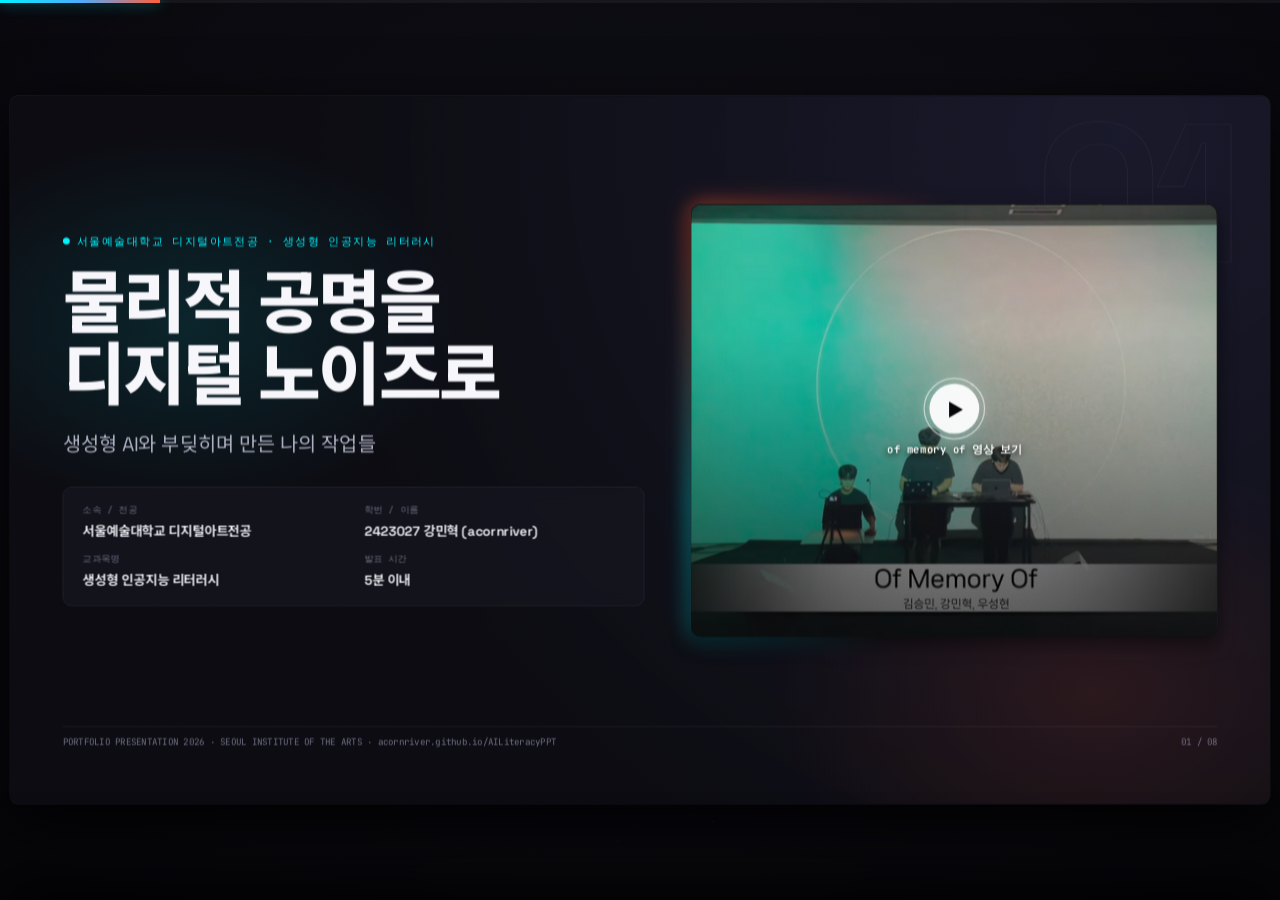
==== commit 4a2ee8d5: "feat: update slides and report for presentation - add Silence performance photos, current work at Bu" ====
--- a/index.html
+++ b/index.html
@@ -21,13 +21,13 @@
     <!-- ==================== SLIDE 1: 표지 ==================== -->
     <section class="slide active" id="slide-1" data-num="01"
       data-title="표지"
-      data-duration="약 30초"
+      data-duration="약 20초"
       data-note="안녕하세요, 서울예술대학교 디지털아트전공 2423027 강민혁입니다.
 저는 화면 안의 매끈한 픽셀보다, 무용수 팔의 근육 떨림이나 차가운 철판의 진동 같은 현실의 거친 신호를 디지털 노이즈로 바꾸는 작업을 하고 있습니다.
 
-'생성형 AI로 작업했다'고 하면 AI가 그럴듯한 결과물을 뚝딱 만들어줬다고 생각하기 쉬운데, 제 작업실에서 AI는 같이 부딪히고 틀리면서 시스템을 완성해간 파트너에 가까웠습니다. 오늘은 그 과정과 시행착오를 영상과 함께 보여드리겠습니다.
-
-(커버 영상 버튼을 누르면 of memory of 공연 영상이 바로 재생됩니다.)">
+제 작업실에서 AI는 결과물을 뚝딱 만들어주는 기계가 아니라, 같이 부딪히고 틀리면서 시스템을 완성해간 파트너였습니다. 오늘은 그 과정과 시행착오를 보여드리겠습니다.
+
+(커버 영상은 시간이 남을 때만 틉니다.)">
 
       <div class="cover-layout">
         <div class="cover-left">
@@ -55,7 +55,7 @@
             </div>
             <div class="meta-item">
               <div class="meta-item-label">발표 시간</div>
-              <div class="meta-item-value">약 5분 (최대 8분 이내)</div>
+              <div class="meta-item-value">5분 이내</div>
             </div>
           </div>
         </div>
@@ -72,7 +72,7 @@
       </div>
 
       <div class="slide-footer">
-        <span>PORTFOLIO PRESENTATION 2026 · SEOUL INSTITUTE OF THE ARTS</span>
+        <span>PORTFOLIO PRESENTATION 2026 · SEOUL INSTITUTE OF THE ARTS · acornriver.github.io/AILiteracyPPT</span>
         <span>01 / 08</span>
       </div>
     </section>
@@ -80,11 +80,11 @@
     <!-- ==================== SLIDE 2: 관점과 제작 방식 ==================== -->
     <section class="slide" id="slide-2" data-num="02"
       data-title="만들고 싶은 감각에서 출발해, 코드로 번역한다"
-      data-duration="약 45초"
+      data-duration="약 40초"
       data-note="저는 기술이나 AI 툴을 먼저 정해놓고 작업을 끼워 맞추지 않습니다.
 '그림자가 멀어질수록 소리가 찢어지면 어떨까?', '도시에 바코드를 붙이고 사람들 반응을 웹으로 받아보면 어떨까?' 같은 감각적인 호기심에서 시작합니다.
 
-구현할 때는 안티그래비티를 메인 파트너로 썼습니다. 대화로 아이디어를 던지고 코드를 받고, 오류가 나면 같이 잡는 방식이에요. 작업 난이도에 따라 에이전트 강도를 조절하면서 토큰도 아꼈습니다.
+구현할 때는 안티그래비티를 메인 파트너로 썼습니다. 대화로 아이디어를 던지고 코드를 받고, 오류가 나면 같이 잡는 방식이에요. 영상 소스가 필요할 때는 구글 제미나이와 ChatGPT도 썼습니다.
 
 다만 화면에서 잘 돌던 코드가 실제 장비와 전시 공간에서도 잘 도는지 확인하고 고치는 건 제 몫이었습니다.">
 
@@ -128,7 +128,7 @@
             </div>
             <ul class="narrative-list large">
               <li><strong>대화로 코딩</strong> 아이디어를 던지고, 코드를 받고, 오류를 같이 잡는다</li>
-              <li><strong>강도 조절</strong> 작업 난이도에 맞춰 에이전트 강도를 바꿔 토큰을 아낀다</li>
+              <li><strong>도구</strong> 코드는 Antigravity, 영상 소스는 Google Gemini · ChatGPT</li>
               <li><strong>현장 확인</strong> 화면에서 돌던 코드가 실제 장비와 전시장에서도 도는지는 내가 확인하고 고친다</li>
             </ul>
             <div class="signal-pipeline">
@@ -156,13 +156,13 @@
     <!-- ==================== SLIDE 3: 그림자와 빛 ==================== -->
     <section class="slide" id="slide-3" data-num="03"
       data-title="그림자와 빛 — 움직임과 깜빡임"
-      data-duration="약 50초"
+      data-duration="약 45초"
       data-note="첫 번째는 눈에 보이는 변화를 소리와 기호로 바꾼 두 작업입니다.
 
 왼쪽 'of memory of'는 무용수 손의 그림자를 카메라로 따라가고, 중심에서 멀어질수록 공간음향 노이즈가 거칠어지는 작업입니다. [영상 버튼을 눌러 소리를 같이 들려주세요]
 
-오른쪽 '빛의 언어'는 생성형 AI로 깜빡이는 조명 영상을 만들고, 웹에서 p5.js 사운드 라이브러리로 그 깜빡임을 모스부호처럼 읽어내는 작업입니다. 결과는 텍스트와 사운드로 나옵니다.
-[시뮬레이터 탭] 이건 원리를 보여드리려고 만든 체험용입니다. 글자를 넣으면 모스부호로 불이 깜빡이고 소리가 납니다.">
+오른쪽 '빛의 언어'는 구글 제미나이와 ChatGPT로 깜빡이는 조명 영상을 만들고, 웹에서 p5.js 사운드 라이브러리로 그 깜빡임을 모스부호처럼 읽어내는 작업입니다.
+[모스부호 체험 탭] 원리를 보여드리는 체험용입니다. 글자를 넣으면 모스부호로 불이 깜빡이고 소리가 납니다.">
 
       <div class="slide-top-bar">
         <div class="slide-category-group">
@@ -234,7 +234,7 @@
                 </div>
               </div>
               <ul class="narrative-list">
-                <li><strong>AI 활용</strong> 생성형 AI로 불규칙하게 깜빡이는 조명 영상 제작</li>
+                <li><strong>AI 활용</strong> Google Gemini · ChatGPT로 불규칙하게 깜빡이는 조명 영상 제작</li>
                 <li><strong>구현</strong> p5.js 사운드 라이브러리로 깜빡임을 모스부호로 읽어 텍스트·사운드로 출력</li>
               </ul>
             </div>
@@ -274,12 +274,12 @@
     <!-- ==================== SLIDE 4: 도시의 캡션, 출력되는 말 ==================== -->
     <section class="slide" id="slide-4" data-num="04"
       data-title="도시의 캡션, 출력되는 말"
-      data-duration="약 50초"
+      data-duration="약 45초"
       data-note="다음은 화면 안에 있던 텍스트를 현실 공간으로 꺼낸 작업들입니다.
 
 '다민프로젝트 01'은 도시에 캡션을 붙이는 전시였고, 저는 캡션 위치를 기록하고 사람들 댓글을 받는 웹 시스템을 만들었습니다. 부착물마다 바코드가 붙어 있어서 현장에서 찍으면 웹으로 연결됩니다.
 
-'감열–소각'은 언어의 화장터 같은 작업입니다. 텍스트와 숨결 같은 소리를 인식해서 감열지 프린터로 출력합니다. [오른쪽 탭에서 실제 인쇄물 사진과 출력 체험을 보여주세요] 사진은 감열지 인쇄 디테일과 전시할 때 프레임에 걸어둔 모습입니다.">
+'감열–소각'은 언어의 화장터 같은 작업입니다. 텍스트와 숨결 같은 소리를 인식해서 감열지 프린터로 출력합니다. [인쇄물 사진 탭] 감열지 인쇄 디테일과 전시 때 프레임에 걸어둔 모습입니다.">
 
       <div class="slide-top-bar">
         <div class="slide-category-group">
@@ -404,15 +404,15 @@
     <!-- ==================== SLIDE 5: 사일런스 ==================== -->
     <section class="slide" id="slide-5" data-num="05"
       data-title="사일런스 — 몸의 진동을 신호로"
-      data-duration="약 60초"
-      data-note="제가 기술감독으로 참여한 협업 프로젝트 '사일런스'입니다. 2년간 2천만 원 규모의 지원사업으로 진행됐고, 올해 종로 아트코리아랩에서 공연을 마쳤습니다.
+      data-duration="약 55초"
+      data-note="제가 기술감독으로 참여한 협업 프로젝트 '사일런스'입니다. 2년간 2천만 원 규모의 지원사업으로 진행됐고, 올해 종로 아트코리아랩에서 공연을 마쳤습니다. 왼쪽이 그 공연 사진입니다.
 
 핵심은 피부에 전극을 붙이는 센서(EMG)가 아니라, DJI Mic 2를 무용수 팔에 밀착시켜서 근육이 수축할 때 나는 진동 소리(MMG)를 마이크로 직접 듣는다는 점입니다.
 
-시스템은 두 갈래입니다. 하나는 마이크로 들어온 저주파를 감지해서 OSC 트리거를 보내는 것, 다른 하나는 마이크 입력을 내부망 무선으로 사운드 협업자에게 스트리밍하는 것입니다. 왼쪽 이미지에 있는 값이 현장에서 쓴 실제 필터 설정(Highpass 40Hz, Bandpass 80–800Hz, Noise gate −54dB)입니다.
-
-[오른쪽 근육 수축 버튼] 이건 원리를 보여드리려는 체험용 시뮬레이션이고, 실제 센서 데이터는 아닙니다.
-(왼쪽 가편 영상 버튼은 구글 드라이브가 새 탭으로 열립니다.)">
+시스템은 두 갈래입니다. 하나는 저주파를 감지해서 OSC 트리거를 보내는 것, 다른 하나는 마이크 입력을 내부망 무선으로 사운드 협업자에게 스트리밍하는 것입니다.
+
+[근육 수축 버튼] 원리를 보여드리는 체험용 시뮬레이션이고, 실제 센서 데이터는 아닙니다.
+(필터 세팅 탭: 현장에서 쓴 실제 값 — Highpass 40Hz, Bandpass 80–800Hz, Noise gate −54dB. 가편 영상 버튼은 구글 드라이브가 새 탭으로 열립니다.)">
 
       <div class="slide-top-bar">
         <div class="slide-category-group">
@@ -435,15 +435,37 @@
               <h3 class="card-title">현장 아카이브 <span class="card-badge cyan">Art Korea Lab</span></h3>
             </div>
 
-            <div class="media-container contain">
-              <img src="assets/silence_akl_setting.png" alt="사일런스 현장 필터 세팅 화면">
-              <div class="media-play-overlay" onclick="window.open('https://drive.google.com/drive/folders/1wh9bBoPONRI6IY7k8LCvusBUwqHcsA52', '_blank')">
-                <div class="play-circle-btn">▶</div>
-                <div class="play-label">공연 가편 영상 (Google Drive ↗)</div>
-              </div>
-            </div>
-
-            <div class="fine-print">현장 세팅 · Highpass 40Hz / Bandpass 80–800Hz / Noise gate −54dB</div>
+            <div class="card-tabs">
+              <button class="card-tab-btn active" data-target="viewSilencePhotos">🎭 공연 사진</button>
+              <button class="card-tab-btn" data-target="viewSilenceSetting">🎛️ 필터 세팅</button>
+            </div>
+
+            <div class="tab-view-content" id="viewSilencePhotos" style="display: flex;">
+              <div class="media-container silence-main">
+                <img src="assets/silence_stage_1.jpg" alt="사일런스 공연 장면">
+                <div class="media-play-overlay" onclick="window.open('https://drive.google.com/drive/folders/1wh9bBoPONRI6IY7k8LCvusBUwqHcsA52', '_blank')">
+                  <div class="play-circle-btn">▶</div>
+                  <div class="play-label">공연 가편 영상 (Google Drive ↗)</div>
+                </div>
+              </div>
+              <div class="photo-pair silence-pair">
+                <div class="media-container">
+                  <img src="assets/silence_stage_2.jpg" alt="사일런스 공연 중 무용수">
+                  <div class="media-caption">공연 장면</div>
+                </div>
+                <div class="media-container">
+                  <img src="assets/silence_console.jpg" alt="사일런스 공연 콘솔">
+                  <div class="media-caption">공연 콘솔</div>
+                </div>
+              </div>
+            </div>
+
+            <div class="tab-view-content" id="viewSilenceSetting" style="display: none;">
+              <div class="media-container contain">
+                <img src="assets/silence_akl_setting.png" alt="사일런스 현장 필터 세팅 화면">
+              </div>
+              <div class="fine-print" style="margin-bottom: 14px;">현장 세팅 · Highpass 40Hz / Bandpass 80–800Hz / Noise gate −54dB</div>
+            </div>
 
             <a class="link-btn" href="https://drive.google.com/drive/folders/1wh9bBoPONRI6IY7k8LCvusBUwqHcsA52" target="_blank" rel="noopener">
               <span>🎬</span> 공연 가편 영상 열기 ↗
@@ -515,15 +537,15 @@
     <!-- ==================== SLIDE 6: AI 협업과 시행착오 ==================== -->
     <section class="slide" id="slide-6" data-num="06"
       data-title="AI가 열어준 길, AI가 못 본 전압"
-      data-duration="약 55초"
+      data-duration="약 50초"
       data-note="AI와 작업하면서 가장 대비됐던 두 장면입니다.
 
-'사일런스'에서는 웹으로 소리를 보내는 시스템의 핵심 엔진 구조를 AI가 바꿔보자고 제안했어요. 제가 몰랐던 방식이었는데 적용해보니 현장에서 안정성과 음질이 눈에 띄게 좋아졌습니다.
-
-반대로 '철의 언어 v2'에서는 AI가 추천한 앰프와 트랜스듀서 조합을 연결했더니 트랜스듀서가 계속 타버렸습니다. 저는 전압이 안 맞는 문제라고 판단했고, 출력이 낮은 앰프로 바꾸고 나서야 안정적으로 돌아갔습니다. [오른쪽 영상 보기]
-
-AI는 코드와 구조를 제안해주는 데는 정말 큰 도움이 됐지만, 현장의 전압과 장비 상태까지 책임져주진 않았습니다. 그래서 생성된 코드나 추천을 쓰는 것만큼, 직접 실행하고 확인하는 과정이 중요했습니다.
-(아래 계기판은 체험용 시뮬레이션입니다.)">
+'사일런스'에서는 무선으로 소리를 보내는 오디오 송출 엔진의 구조를 AI가 바꿔보자고 제안했어요. 제가 몰랐던 방식이었는데 적용해보니 현장에서 안정성과 음질이 눈에 띄게 좋아졌습니다.
+
+반대로 '철의 언어 v2'는 철판에 트랜스듀서를 붙여 울리는 퍼포먼스인데, AI가 추천한 앰프와 트랜스듀서 조합을 연결했더니 트랜스듀서가 계속 타버렸습니다. 전압이 안 맞는 문제라고 판단했고, 출력이 낮은 앰프로 바꾸고 나서야 안정적으로 돌아갔습니다.
+
+AI는 코드와 구조를 제안하는 데는 큰 도움이 됐지만, 현장의 전압과 장비 상태까지 책임져주진 않았습니다. 그래서 직접 실행하고 확인하는 과정이 중요했습니다.
+(계기판은 체험용 시뮬레이션입니다.)">
 
       <div class="slide-top-bar">
         <div class="slide-category-group">
@@ -549,7 +571,7 @@
             <div class="pull-quote">AI는 내가 몰랐던 구조를 제안했다.</div>
 
             <ul class="narrative-list large">
-              <li>웹으로 소리를 보내는 시스템의 <strong>핵심 엔진 구조</strong>를 바꿔보자고 제안했다</li>
+              <li>무선으로 소리를 보내는 <strong>오디오 송출 엔진</strong>의 구조를 바꿔보자고 제안했다</li>
               <li>내 지식 밖에 있던 방식이었지만 적용해 봤다</li>
               <li>현장에서 <strong>안정성과 음질</strong>이 눈에 띄게 좋아졌다</li>
             </ul>
@@ -571,7 +593,7 @@
             <div class="pull-quote orange">AI는 현장의 전압까지 책임지지 않았다.</div>
 
             <ul class="narrative-list">
-              <li>AI가 추천한 <strong>앰프·트랜스듀서 조합</strong>을 연결했다</li>
+              <li>철판에 트랜스듀서를 붙여 울리는 퍼포먼스 — AI가 추천한 <strong>앰프·트랜스듀서 조합</strong>을 연결했다</li>
               <li>트랜스듀서가 <strong>계속 손상</strong>됐다</li>
               <li>전압이 맞지 않는다고 판단해 <strong>출력이 낮은 앰프</strong>로 교체했다</li>
             </ul>
@@ -614,9 +636,11 @@
     <!-- ==================== SLIDE 7: 작품과 구현을 함께 공개하기 ==================== -->
     <section class="slide" id="slide-7" data-num="07"
       data-title="작품과 구현을 함께 공개하기"
-      data-duration="약 45초"
+      data-duration="약 40초"
       data-note="저는 완성된 작업만이 아니라 구현한 소스 코드도 GitHub에 공개해두고 있습니다.
-오늘 소개하지 못한 작업들은 개인 웹 아카이브 acornriver.work에서 볼 수 있고, 웹사이트 자체의 코드도 공개되어 있습니다. 화면의 QR로 바로 들어갈 수 있습니다.
+오늘 소개하지 못한 작업들은 개인 웹 아카이브 acornriver.work에서 볼 수 있고, 화면의 QR로 바로 들어갈 수 있습니다.
+
+지금은 북서울미술관 '사운드는 살아있다'에서 원우리 작가님과 함께 작업하고 있습니다. 왼쪽 아래 두 링크가 그 작업입니다.
 
 AI는 제가 혼자였다면 엄두 내지 못했을 실험의 문을 열어줬습니다. 하지만 그 안에서 무엇을 고르고, 현실에서 어떻게 작동시킬지는 작업실에서 직접 부딪히며 정했습니다. 들어주셔서 감사합니다.">
 
@@ -630,7 +654,7 @@
 
       <div class="slide-headline">
         <h2>작품과 구현을 함께 공개하기</h2>
-        <p class="sub-lead">웹 아카이브 acornriver.work 와 GitHub 저장소로 과정까지 기록합니다</p>
+        <p class="sub-lead">웹 아카이브 acornriver.work 와 GitHub 저장소로 과정까지 기록하고, 작업은 계속됩니다</p>
       </div>
 
       <div class="slide-body">
@@ -649,7 +673,14 @@
               </div>
             </div>
 
-            <div class="body-text">오늘 다루지 못한 설치·사운드 작업 기록은 웹 아카이브에서, 구현 코드는 GitHub에서 볼 수 있습니다.</div>
+            <div class="signal-pipeline now-working">
+              <div class="signal-pipeline-title">지금 하고 있는 작업 · 북서울미술관 〈사운드는 살아있다〉</div>
+              <div class="signal-pipeline-text">원우리 작가와 함께 작업하고 있습니다.</div>
+              <div class="repo-list">
+                모든 귀는 […] 이다 · 청각 다변기 · <a href="https://acornriver.github.io/SVart/" target="_blank" rel="noopener">acornriver.github.io/SVart</a><br>
+                청감 타워 · <a href="https://acornriver.github.io/SVartTower/" target="_blank" rel="noopener">acornriver.github.io/SVartTower</a>
+              </div>
+            </div>
           </div>
         </div>
 
@@ -683,8 +714,7 @@
               <div class="repo-list">
                 사일런스 · <a href="https://github.com/acornriver/mechanomyogram" target="_blank" rel="noopener">github.com/acornriver/mechanomyogram</a><br>
                 of memory of · <a href="https://github.com/acornriver/ofmemoryof" target="_blank" rel="noopener">github.com/acornriver/ofmemoryof</a><br>
-                감열–소각 · <a href="https://github.com/acornriver/thermal-poetry" target="_blank" rel="noopener">github.com/acornriver/thermal-poetry</a><br>
-                다민프로젝트 01 · <a href="https://github.com/acornriver/DaonminUrbanGalleryProject" target="_blank" rel="noopener">github.com/acornriver/DaonminUrbanGalleryProject</a>
+                감열–소각 · <a href="https://github.com/acornriver/thermal-poetry" target="_blank" rel="noopener">github.com/acornriver/thermal-poetry</a>
               </div>
             </div>
           </div>
@@ -721,68 +751,68 @@
       <div class="slide-body">
         <div class="archive-video-grid">
 
-          <div class="archive-video-card" onclick="openCinemaModal('_ANQhRynQf4', '17 철의 언어 v2 (2026) — 피드백 공명 사운드 퍼포먼스', 24)">
+          <div class="archive-video-card" onclick="openCinemaModal('_ANQhRynQf4', '철의 언어 v2 (2026) — 피드백 공명 사운드 퍼포먼스', 24)">
             <div class="archive-thumb-wrap">
               <img src="assets/iron_v2_thumb.jpg" alt="철의 언어 v2">
               <div class="archive-play-badge">▶ 2026 · 사운드 퍼포먼스</div>
             </div>
             <div class="archive-info">
-              <div class="archive-title">17 철의 언어 v2</div>
+              <div class="archive-title">철의 언어 v2</div>
               <div class="archive-meta"><span>트랜스듀서 · 철판 공명 피드백</span><span class="go">영상 보기 ↗</span></div>
             </div>
           </div>
 
-          <div class="archive-video-card" onclick="openCinemaModal('iBMpqVptw4k', '11 of memory of (2025) — 손 그림자 공간음향 피드백 노이즈')">
+          <div class="archive-video-card" onclick="openCinemaModal('iBMpqVptw4k', 'of memory of (2025) — 손 그림자 공간음향 피드백 노이즈')">
             <div class="archive-thumb-wrap">
               <img src="assets/ofmemoryof_yt_thumb.jpg" alt="of memory of">
               <div class="archive-play-badge">▶ 2025 · 퍼포먼스</div>
             </div>
             <div class="archive-info">
-              <div class="archive-title">11 of memory of</div>
+              <div class="archive-title">of memory of</div>
               <div class="archive-meta"><span>손 그림자 추적 · 공간음향 노이즈</span><span class="go">영상 보기 ↗</span></div>
             </div>
           </div>
 
-          <div class="archive-video-card" onclick="openCinemaModal('oltIvDI5zJE', '14 빛의 언어 (2025) — 조명 깜빡임 모스부호 해석')">
+          <div class="archive-video-card" onclick="openCinemaModal('oltIvDI5zJE', '빛의 언어 (2025) — 조명 깜빡임 모스부호 해석')">
             <div class="archive-thumb-wrap">
               <img src="assets/light_yt_thumb.jpg" alt="빛의 언어">
               <div class="archive-play-badge">▶ 2025 · 웹 인터랙티브</div>
             </div>
             <div class="archive-info">
-              <div class="archive-title">14 빛의 언어</div>
+              <div class="archive-title">빛의 언어</div>
               <div class="archive-meta"><span>AI 점멸 조명 · p5.js 모스부호</span><span class="go">영상 보기 ↗</span></div>
             </div>
           </div>
 
-          <div class="archive-video-card" onclick="openCinemaModal('C9EAxM-9FCM', '16 감열 - 소각 (2025) — 언어의 화장터')">
+          <div class="archive-video-card" onclick="openCinemaModal('C9EAxM-9FCM', '감열 - 소각 (2025) — 언어의 화장터')">
             <div class="archive-thumb-wrap">
               <img src="assets/thermal_yt_thumb.jpg" alt="감열-소각">
               <div class="archive-play-badge">▶ 2025 · 피지컬 설치</div>
             </div>
             <div class="archive-info">
-              <div class="archive-title">16 감열 - 소각</div>
+              <div class="archive-title">감열 - 소각</div>
               <div class="archive-meta"><span>입력한 문장 · 감열지 출력</span><span class="go">영상 보기 ↗</span></div>
             </div>
           </div>
 
-          <div class="archive-video-card" onclick="openCinemaModal('6_KeSJpxjUg', '10 연산적 시 (2025) — 백남준아트센터 전시')">
+          <div class="archive-video-card" onclick="openCinemaModal('6_KeSJpxjUg', '연산적 시 (2025) — 백남준아트센터 전시')">
             <div class="archive-thumb-wrap">
-              <img src="assets/computational_poetry_thumb.jpg" alt="10 연산적 시">
+              <img src="assets/computational_poetry_thumb.jpg" alt="연산적 시">
               <div class="archive-play-badge">▶ 2025 · 백남준아트센터</div>
             </div>
             <div class="archive-info">
-              <div class="archive-title">10 연산적 시</div>
+              <div class="archive-title">연산적 시</div>
               <div class="archive-meta"><span>백남준아트센터 전시 참여작</span><span class="go">영상 보기 ↗</span></div>
             </div>
           </div>
 
-          <div class="archive-video-card" onclick="openCinemaModal('vMkRL9LRjck', '01 자아분열 (2023) — 생성형 AI 배경 & 마이크 디스토션')">
+          <div class="archive-video-card" onclick="openCinemaModal('vMkRL9LRjck', '자아분열 (2023) — 생성형 AI 배경 & 마이크 디스토션')">
             <div class="archive-thumb-wrap">
-              <img src="assets/self_split_thumb.jpg" alt="01 자아분열">
+              <img src="assets/self_split_thumb.jpg" alt="자아분열">
               <div class="archive-play-badge">▶ 2023 · 인터랙티브 설치</div>
             </div>
             <div class="archive-info">
-              <div class="archive-title">01 자아분열</div>
+              <div class="archive-title">자아분열</div>
               <div class="archive-meta"><span>AI 배경 · 마이크 디스토션</span><span class="go">영상 보기 ↗</span></div>
             </div>
           </div>
--- a/style.css
+++ b/style.css
@@ -1048,3 +1048,14 @@
 
 /* Pipelines placed side by side (slide 5) */
 .split-row .signal-pipeline { flex: 1; margin-top: 0; }
+
+/* Silence photo tab (slide 5) & current-work block (slide 7) */
+.silence-main { flex: 1.5 1 0; min-height: 120px; margin-bottom: 12px; }
+.silence-main img { object-position: center 40%; }
+.photo-pair.silence-pair { flex: 1 1 0; margin-bottom: 14px; }
+.photo-pair.silence-pair .media-container { min-height: 90px; }
+.now-working .signal-pipeline-text { margin-bottom: 6px; }
+
+@page { size: 1920px 1080px; margin: 0; }
+.now-working .signal-pipeline-title { font-size: 15px; }
+.now-working .signal-pipeline-text { font-size: 21px; color: var(--text-main); }
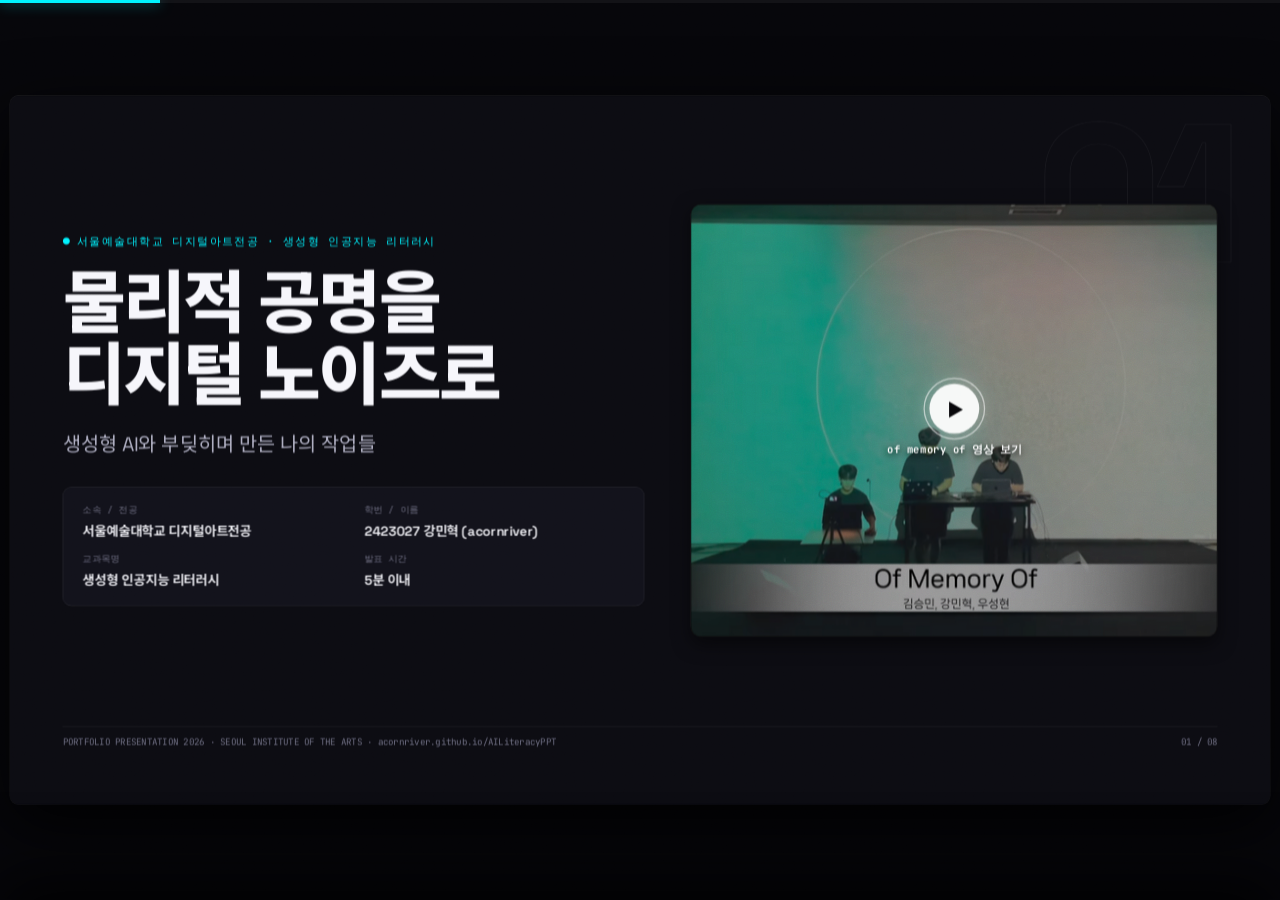
==== commit 141b5b87: "update" ====
--- a/index.html
+++ b/index.html
@@ -90,7 +90,6 @@
 
       <div class="slide-top-bar">
         <div class="slide-category-group">
-          <span class="category-tag">WORK ETHIC & WORKFLOW</span>
           <span class="slide-category-title">01 · 작업의 출발점과 태도</span>
         </div>
         <span class="slide-number-badge">02 / 08</span>
@@ -148,7 +147,7 @@
       </div>
 
       <div class="slide-footer">
-        <span>01. PERSPECTIVE & WORKFLOW</span>
+        <span>강민혁 · 생성형 인공지능 리터러시</span>
         <span>02 / 08</span>
       </div>
     </section>
@@ -166,7 +165,6 @@
 
       <div class="slide-top-bar">
         <div class="slide-category-group">
-          <span class="category-tag">CASE STUDY 01</span>
           <span class="slide-category-title">02 · 작품 사례 1 : 그림자와 빛</span>
         </div>
         <span class="slide-number-badge">03 / 08</span>
@@ -221,8 +219,8 @@
             </div>
 
             <div class="card-tabs">
-              <button class="card-tab-btn active" data-target="viewLightVideo">🎬 작품 영상</button>
-              <button class="card-tab-btn" data-target="viewLightDemo">⚡ 모스부호 체험</button>
+              <button class="card-tab-btn active" data-target="viewLightVideo">작품 영상</button>
+              <button class="card-tab-btn" data-target="viewLightDemo">모스부호 체험</button>
             </div>
 
             <div class="tab-view-content" id="viewLightVideo" style="display: flex;">
@@ -266,7 +264,7 @@
       </div>
 
       <div class="slide-footer">
-        <span>02. CASE STUDY: SHADOW & LIGHT</span>
+        <span>강민혁 · 생성형 인공지능 리터러시</span>
         <span>03 / 08</span>
       </div>
     </section>
@@ -283,7 +281,6 @@
 
       <div class="slide-top-bar">
         <div class="slide-category-group">
-          <span class="category-tag">CASE STUDY 02</span>
           <span class="slide-category-title">03 · 작품 사례 2 : 공간과 언어</span>
         </div>
         <span class="slide-number-badge">04 / 08</span>
@@ -335,9 +332,9 @@
             </div>
 
             <div class="card-tabs">
-              <button class="card-tab-btn active" data-target="viewThermalVideo">🎬 설치 영상</button>
-              <button class="card-tab-btn" data-target="viewThermalPhotos">🖼️ 인쇄물 사진</button>
-              <button class="card-tab-btn" data-target="viewThermalDemo">🖨️ 출력 체험</button>
+              <button class="card-tab-btn active" data-target="viewThermalVideo">설치 영상</button>
+              <button class="card-tab-btn" data-target="viewThermalPhotos">인쇄물 사진</button>
+              <button class="card-tab-btn" data-target="viewThermalDemo">출력 체험</button>
             </div>
 
             <div class="tab-view-content" id="viewThermalVideo" style="display: flex;">
@@ -396,7 +393,7 @@
       </div>
 
       <div class="slide-footer">
-        <span>03. CASE STUDY: SPACE & PRINTED WORD</span>
+        <span>강민혁 · 생성형 인공지능 리터러시</span>
         <span>04 / 08</span>
       </div>
     </section>
@@ -416,7 +413,6 @@
 
       <div class="slide-top-bar">
         <div class="slide-category-group">
-          <span class="category-tag">FLAGSHIP PROJECT</span>
           <span class="slide-category-title">04 · 핵심 협업 프로젝트 : 사일런스</span>
         </div>
         <span class="slide-number-badge">05 / 08</span>
@@ -436,8 +432,8 @@
             </div>
 
             <div class="card-tabs">
-              <button class="card-tab-btn active" data-target="viewSilencePhotos">🎭 공연 사진</button>
-              <button class="card-tab-btn" data-target="viewSilenceSetting">🎛️ 필터 세팅</button>
+              <button class="card-tab-btn active" data-target="viewSilencePhotos">공연 사진</button>
+              <button class="card-tab-btn" data-target="viewSilenceSetting">필터 세팅</button>
             </div>
 
             <div class="tab-view-content" id="viewSilencePhotos" style="display: flex;">
@@ -468,7 +464,7 @@
             </div>
 
             <a class="link-btn" href="https://drive.google.com/drive/folders/1wh9bBoPONRI6IY7k8LCvusBUwqHcsA52" target="_blank" rel="noopener">
-              <span>🎬</span> 공연 가편 영상 열기 ↗
+              공연 가편 영상 열기 ↗
             </a>
 
             <div class="body-text">
@@ -493,7 +489,7 @@
                 <canvas class="osc-canvas" id="mmgOscCanvas"></canvas>
               </div>
               <div class="mmg-controls">
-                <button class="flex-muscle-btn" id="flexMuscleBtn"><span>💪</span> 근육 수축 체험</button>
+                <button class="flex-muscle-btn" id="flexMuscleBtn">근육 수축 체험</button>
                 <div class="mmg-spec">체험용 시뮬레이션 · 실제 센서 데이터 아님</div>
               </div>
             </div>
@@ -502,9 +498,9 @@
               <div class="signal-pipeline">
                 <div class="signal-pipeline-title">흐름 1 · 제어 신호</div>
                 <div class="signal-pipeline-flow">
-                  <span class="pipe-node">DJI Mic 2 밀착 수음</span>
+                  <span class="pipe-node">DJI Mic 2 수음</span>
                   <span class="pipe-arrow">→</span>
-                  <span class="pipe-node highlight">저주파 감지(DSP)</span>
+                  <span class="pipe-node highlight">저주파 감지</span>
                   <span class="pipe-arrow">→</span>
                   <span class="pipe-node">OSC 트리거</span>
                 </div>
@@ -529,7 +525,7 @@
       </div>
 
       <div class="slide-footer">
-        <span>04. FLAGSHIP COLLABORATION: SILENCE</span>
+        <span>강민혁 · 생성형 인공지능 리터러시</span>
         <span>05 / 08</span>
       </div>
     </section>
@@ -549,7 +545,6 @@
 
       <div class="slide-top-bar">
         <div class="slide-category-group">
-          <span class="category-tag">TRIAL & ERROR</span>
           <span class="slide-category-title">05 · AI 협업의 민낯과 현장 확인</span>
         </div>
         <span class="slide-number-badge">06 / 08</span>
@@ -592,8 +587,8 @@
 
             <div class="pull-quote orange">AI는 현장의 전압까지 책임지지 않았다.</div>
 
-            <ul class="narrative-list">
-              <li>철판에 트랜스듀서를 붙여 울리는 퍼포먼스 — AI가 추천한 <strong>앰프·트랜스듀서 조합</strong>을 연결했다</li>
+            <ul class="narrative-list spread">
+              <li>철판을 트랜스듀서로 울리는 퍼포먼스. AI가 추천한 <strong>앰프·트랜스듀서 조합</strong>을 연결했다</li>
               <li>트랜스듀서가 <strong>계속 손상</strong>됐다</li>
               <li>전압이 맞지 않는다고 판단해 <strong>출력이 낮은 앰프</strong>로 교체했다</li>
             </ul>
@@ -605,8 +600,8 @@
                   <div class="heat-meter-bar"><div class="heat-meter-fill" id="ampHeatMeter"></div></div>
                 </div>
                 <div class="console-btn-row">
-                  <button class="card-tab-btn danger-btn" id="test100wBtn">⚠️ 추천 조합으로 구동</button>
-                  <button class="card-tab-btn ok-btn" id="testLowWattBtn">✓ 낮은 출력 앰프로 교체</button>
+                  <button class="card-tab-btn danger-btn" id="test100wBtn">추천 조합으로 구동</button>
+                  <button class="card-tab-btn ok-btn" id="testLowWattBtn">낮은 출력 앰프로 교체</button>
                 </div>
                 <div class="console-log" id="ampLogConsole">체험용 시뮬레이션 · 실제 측정값이 아닙니다.</div>
               </div>
@@ -618,7 +613,6 @@
                     <div class="play-circle-btn sm">▶</div>
                   </div>
                 </div>
-                <div class="fine-print" style="text-align: center;">철의 언어 v2 영상</div>
               </div>
             </div>
           </div>
@@ -628,7 +622,7 @@
       <div class="closing-quote">생성된 코드와 추천을 활용하는 것만큼, 실행하고 확인하는 과정이 중요했다.</div>
 
       <div class="slide-footer">
-        <span>05. AI COLLABORATION & PHYSICAL REALITY</span>
+        <span>강민혁 · 생성형 인공지능 리터러시</span>
         <span>06 / 08</span>
       </div>
     </section>
@@ -646,7 +640,6 @@
 
       <div class="slide-top-bar">
         <div class="slide-category-group">
-          <span class="category-tag">OPEN ACCESS & ARCHIVE</span>
           <span class="slide-category-title">06 · 공유와 아카이빙</span>
         </div>
         <span class="slide-number-badge">07 / 08</span>
@@ -722,7 +715,7 @@
       </div>
 
       <div class="slide-footer">
-        <span>06. OPEN SOURCE & WEB ARCHIVE</span>
+        <span>강민혁 · 생성형 인공지능 리터러시</span>
         <span>07 / 08</span>
       </div>
     </section>
@@ -737,7 +730,6 @@
 
       <div class="slide-top-bar">
         <div class="slide-category-group">
-          <span class="category-tag">VIDEO SHOWCASE & Q&A</span>
           <span class="slide-category-title">아카이브 · 질의응답 및 영상 시연</span>
         </div>
         <span class="slide-number-badge">08 / 08</span>
@@ -821,7 +813,7 @@
       </div>
 
       <div class="slide-footer">
-        <span>07. ARCHIVE CONSOLE & Q&A</span>
+        <span>강민혁 · 생성형 인공지능 리터러시</span>
         <span>08 / 08</span>
       </div>
     </section>
--- a/style.css
+++ b/style.css
@@ -84,7 +84,7 @@
 .progress-fill {
   height: 100%;
   width: 12.5%;
-  background: linear-gradient(90deg, var(--accent-cyan), var(--accent-blue), var(--accent-orange));
+  background: var(--accent-cyan);
   box-shadow: 0 0 14px rgba(0, 242, 254, 0.6);
   transition: width 0.6s var(--ease-out);
 }
@@ -98,7 +98,7 @@
   justify-content: center;
   position: relative;
   z-index: 2;
-  background: radial-gradient(ellipse at 50% 40%, rgba(26, 26, 38, 0.5) 0%, rgba(6, 6, 10, 0.96) 100%);
+  background: var(--bg-darkest);
 }
 
 .slides-container {
@@ -121,7 +121,7 @@
   padding: 46px 80px 86px;
   display: none;
   flex-direction: column;
-  background: radial-gradient(circle at 88% 6%, rgba(36, 36, 64, 0.55) 0%, rgba(12, 12, 18, 0.97) 62%);
+  background: var(--bg-primary);
 }
 
 .slide.active {
@@ -219,7 +219,7 @@
   width: 8px;
   height: 44px;
   border-radius: 4px;
-  background: linear-gradient(180deg, var(--accent-cyan), var(--accent-blue));
+  background: var(--accent-cyan);
   box-shadow: 0 0 18px rgba(0, 242, 254, 0.5);
 }
 
@@ -264,7 +264,7 @@
 .art-card {
   flex: 1 1 0;
   min-height: 0;
-  background: linear-gradient(160deg, rgba(30, 30, 46, 0.8), rgba(16, 16, 24, 0.75));
+  background: #14141d;
   backdrop-filter: blur(14px);
   border: 1px solid var(--border-subtle);
   border-radius: 16px;
@@ -281,15 +281,15 @@
   position: absolute;
   inset: 0 0 auto 0;
   height: 1px;
-  background: linear-gradient(90deg, transparent, rgba(0, 242, 254, 0.6), transparent);
+  background: rgba(255, 255, 255, 0.14);
 }
 
 .art-card.accent-cyan::before,
 .art-card.accent-orange::before {
   height: 3px;
 }
-.art-card.accent-cyan::before { background: linear-gradient(90deg, var(--accent-cyan), transparent 85%); }
-.art-card.accent-orange::before { background: linear-gradient(90deg, var(--accent-orange), transparent 85%); }
+.art-card.accent-cyan::before { background: var(--accent-cyan); }
+.art-card.accent-orange::before { background: var(--accent-orange); }
 
 .art-card:hover {
   border-color: var(--border-medium);
@@ -375,7 +375,7 @@
 .media-play-overlay {
   position: absolute;
   inset: 0;
-  background: linear-gradient(180deg, rgba(0, 0, 0, 0.1) 30%, rgba(0, 0, 0, 0.62));
+  background: rgba(0, 0, 0, 0.32);
   display: flex;
   flex-direction: column;
   align-items: center;
@@ -384,7 +384,7 @@
   cursor: pointer;
   transition: background 0.25s ease;
 }
-.media-container:hover .media-play-overlay { background: linear-gradient(180deg, rgba(0, 0, 0, 0), rgba(0, 0, 0, 0.5)); }
+.media-container:hover .media-play-overlay { background: rgba(0, 0, 0, 0.18); }
 
 .play-circle-btn {
   position: relative;
@@ -459,9 +459,9 @@
   padding: 4px 0 4px 20px;
   margin-bottom: 20px;
   border-left: 4px solid var(--accent-cyan);
-  background: linear-gradient(90deg, rgba(0, 242, 254, 0.08), transparent 70%);
-}
-.pull-quote.orange { border-left-color: var(--accent-orange); background: linear-gradient(90deg, rgba(255, 94, 58, 0.1), transparent 70%); }
+  background: none;
+}
+.pull-quote.orange { border-left-color: var(--accent-orange); background: none; }
 
 .signal-pipeline {
   flex: none;
@@ -657,7 +657,7 @@
 .osc-canvas { position: absolute; inset: 0; width: 100%; height: 100%; display: block; }
 .mmg-controls { display: flex; justify-content: space-between; align-items: center; gap: 14px; flex: none; }
 .flex-muscle-btn {
-  background: linear-gradient(135deg, #ff5e3a, #ff2a5f);
+  background: #ff5e3a;
   color: #fff;
   border: none;
   padding: 12px 22px;
@@ -735,10 +735,7 @@
   inset: 0;
   z-index: -1;
   pointer-events: none;
-  background:
-    radial-gradient(620px 420px at 14% 32%, rgba(0, 242, 254, 0.11), transparent 70%),
-    radial-gradient(720px 520px at 86% 84%, rgba(255, 94, 58, 0.11), transparent 70%);
-  animation: drift 14s ease-in-out infinite alternate;
+  background: none;
 }
 
 .cover-layout { display: flex; flex: 1; gap: 70px; align-items: center; min-height: 0; }
@@ -794,10 +791,7 @@
   position: absolute;
   inset: -3px;
   border-radius: 19px;
-  background: conic-gradient(from var(--ang), transparent 0 55%, var(--accent-cyan), var(--accent-orange), transparent);
-  filter: blur(16px);
-  opacity: 0.6;
-  animation: spin 7s linear infinite;
+  display: none;
 }
 .cover-right .media-container { position: absolute; inset: 0; width: auto; height: auto; margin: 0; border-radius: 16px; min-height: 0; }
 
@@ -810,7 +804,7 @@
   font-size: 25px;
   font-weight: 700;
   letter-spacing: -0.5px;
-  background: linear-gradient(90deg, rgba(0, 242, 254, 0.1), rgba(255, 94, 58, 0.1));
+  background: rgba(255, 255, 255, 0.05);
   border: 1px solid var(--border-medium);
   border-radius: 12px;
 }
@@ -1059,3 +1053,18 @@
 @page { size: 1920px 1080px; margin: 0; }
 .now-working .signal-pipeline-title { font-size: 15px; }
 .now-working .signal-pipeline-text { font-size: 21px; color: var(--text-main); }
+
+/* ---- Polish pass: fill sparse cards, readable minimum sizes, Korean line breaks ---- */
+.slide { word-break: keep-all; overflow-wrap: break-word; }
+.slide-category-title { font-size: 19px; }
+.narrative-list.large { flex: 1 1 auto; justify-content: space-evenly; gap: 14px; padding: 6px 0 18px; }
+.narrative-list.large li { font-size: 28px; line-height: 1.5; }
+.signal-pipeline-title { font-size: 15px; letter-spacing: 1px; }
+.signal-pipeline-text { font-size: 20px; }
+.fine-print { font-size: 16px; }
+.card-badge { font-size: 14px; }
+.media-caption { font-size: 15px; }
+.console-log, .mmg-spec { font-size: 15px; }
+.console-btn-row .card-tab-btn { font-size: 15px; }
+.narrative-list.spread { flex: 1 1 auto; justify-content: space-evenly; padding-bottom: 8px; }
+.narrative-list.spread li { font-size: 24px; line-height: 1.5; }
